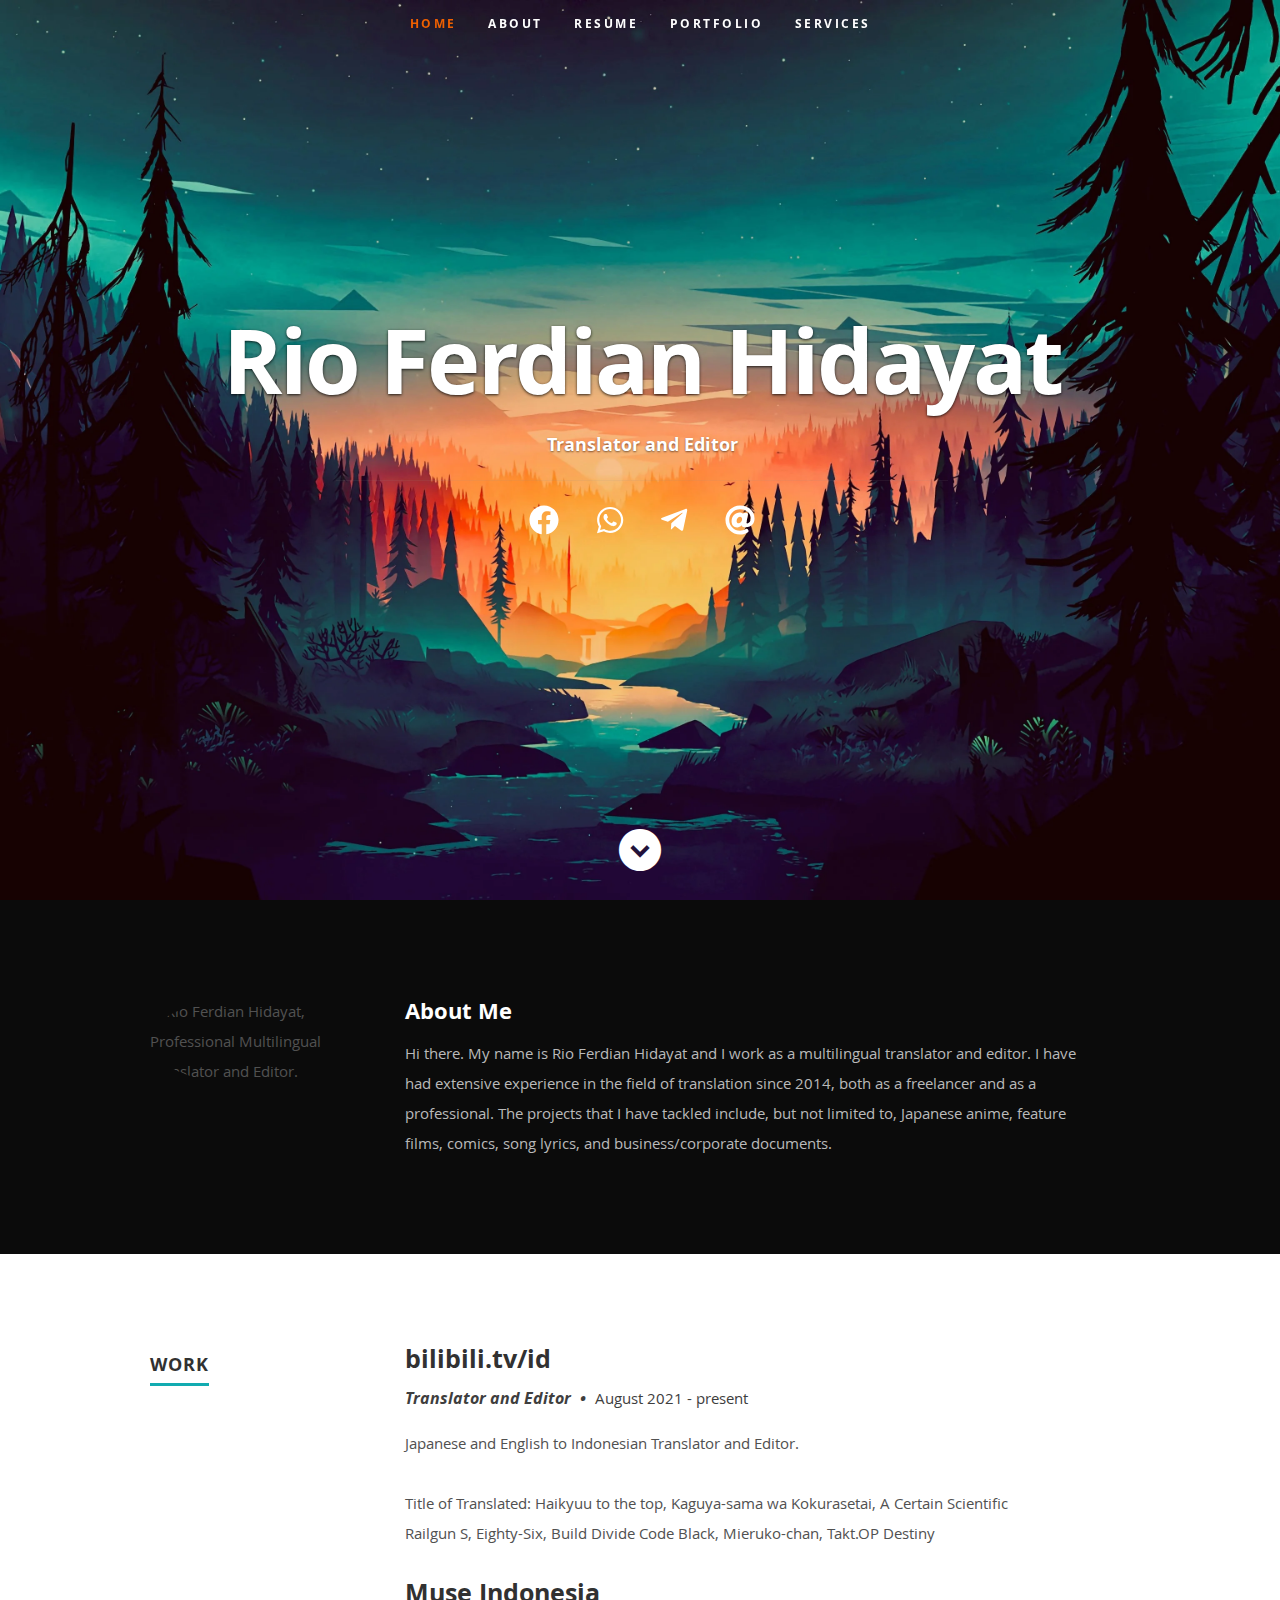
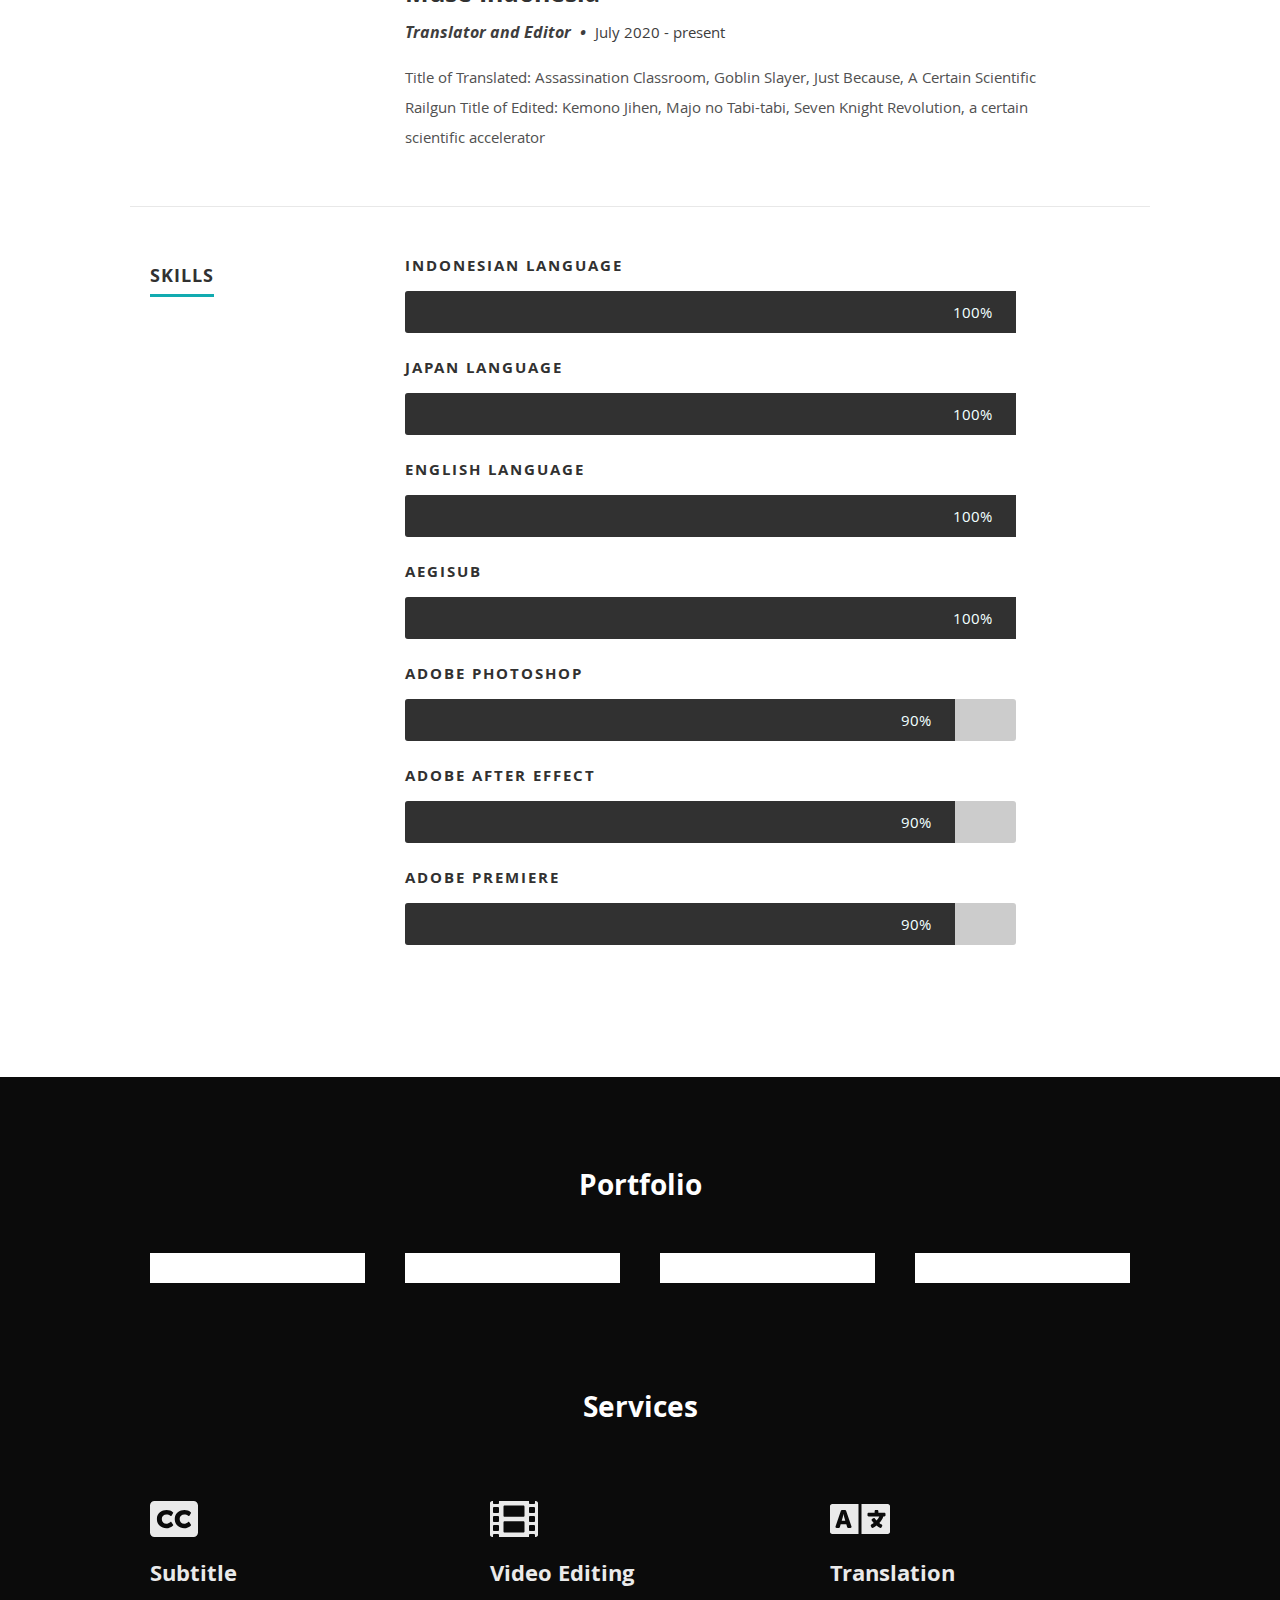
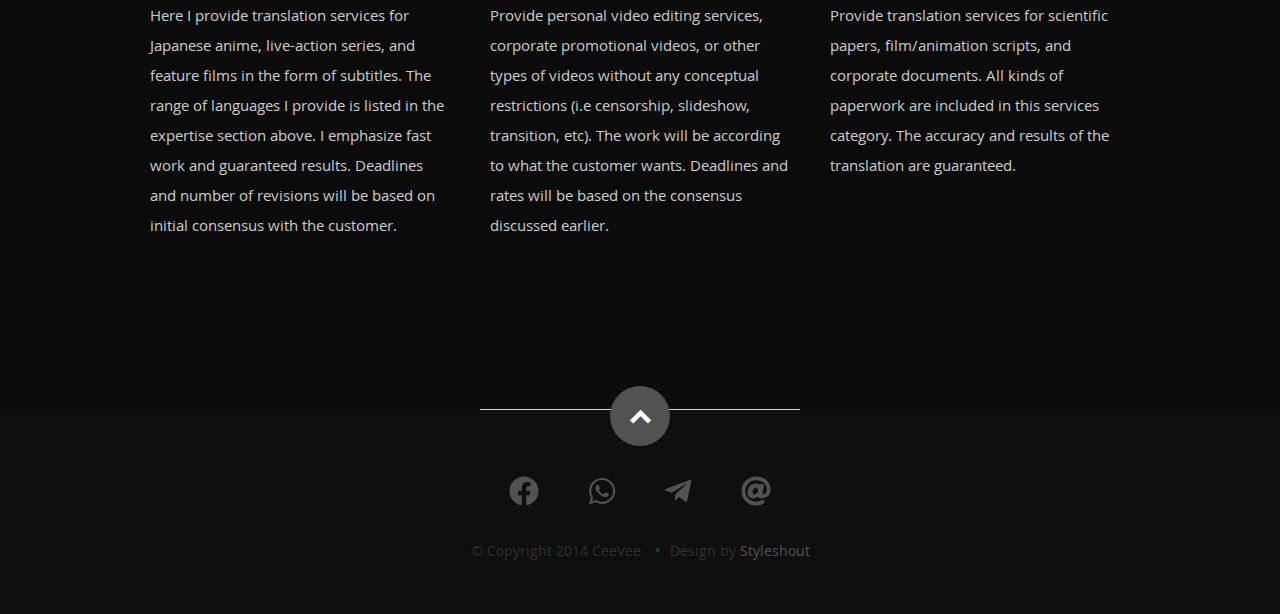
==== index.html @ 4c0b749b "update cv" ====
<!DOCTYPE html>
<!--[if lt IE 8 ]><html class="no-js ie ie7" lang="en"> <![endif]-->
<!--[if IE 8 ]><html class="no-js ie ie8" lang="en"> <![endif]-->
<!--[if (gte IE 8)|!(IE)]><!--><html class="no-js" lang="en"> <!--<![endif]-->
<head>

   <!--- Basic Page Needs
   ================================================== -->
   <meta charset="utf-8">
	<title>Rio Ferdian Hidayat - Profressional Multilingual Translator</title>
	<meta property="og:title" content="Rio Ferdian Hidayat">
	<meta property="og:description" name="description" content="Professional Multilingual Translator and Editor">
	<meta name="author" content="Rio Ferdian Hidayat">
	<meta name="google-site-verification" content="5Nl1-68c3KSGErzq7EPYoWr6IueJOdoetllnkUeWcFE" />
   <!-- Mobile Specific Metas
   ================================================== -->
	<meta name="viewport" content="width=device-width, initial-scale=1, maximum-scale=1">
	<meta name="keywords" content="Rio Ferdian Hidayat, work as a multilingual translator and editor"/>
	<meta name="keywords" content="daffainf,Rio Ferdian Hidayat,Professional Multilingual Translator,Editor">
	<!-- CSS
    ================================================== -->
   <link rel="stylesheet" href="css/default.css">
	<link rel="stylesheet" href="css/layout.css">
   <link rel="stylesheet" href="css/media-queries.css">
   <link rel="stylesheet" href="css/magnific-popup.css">
   <link rel="stylesheet" href="css/font-awesome/css/all.min.css">

   <!-- Script
   ================================================== -->
	<script src="js/modernizr.js"></script>
	<script src="css/font-awesome/js/all.min.js"></script>

   <!-- Favicons
	================================================== -->
	<link rel="shortcut icon" href="favicon.png" >

</head>

<body>

   <!-- Header
   ================================================== -->
   <header id="home">

      <nav id="nav-wrap">

         <a class="mobile-btn" href="#nav-wrap" title="Show navigation">Show navigation</a>
	      <a class="mobile-btn" href="#" title="Hide navigation">Hide navigation</a>

         <ul id="nav" class="nav">
            <li class="current"><a class="smoothscroll" href="#home">Home</a></li>
            <li><a class="smoothscroll" href="#about">About</a></li>
	         <li><a class="smoothscroll" href="#resume">Resume</a></li>
            <li><a class="smoothscroll" href="#portfolio">Portfolio</a></li>
            <li><a class="smoothscroll" href="#services">Services</a></li>
         </ul> <!-- end #nav -->

      </nav> <!-- end #nav-wrap -->

      <div class="row banner">
         <div class="banner-text">
            <h1 class="responsive-headline">Rio Ferdian Hidayat</h1>
            <h3> <span>Translator and Editor</span>
            </h3>
            <hr />
            <ul class="social">
               <li><a href="https://www.facebook.com/RioFerdia/"><i class="fab fa-facebook"></i></a></li>
               <li><a href="https://wa.me/6281316734554"><i class="fab fa-whatsapp"></i></a></li>
               <li><a href="https://t.me/KuroTenshi3"><i class="fab fa-telegram-plane"></i></a></li>
               <li><a href="mailto:sanrolsana@gmail.com"><i class="fas fa-at"></i></a></li>
               <!-- <li><a href="#"><i class="fa fa-instagram"></i></a></li>
               <li><a href="#"><i class="fa fa-dribbble"></i></a></li>
               <li><a href="#"><i class="fa fa-skype"></i></a></li> -->
            </ul>
         </div>
      </div>

      <p class="scrolldown">
         <a class="smoothscroll" href="#about"><i class="icon-down-circle"></i></a>
      </p>

   </header> <!-- Header End -->


   <!-- About Section
   ================================================== -->
   <section id="about">

      <div class="row">

         <div class="three columns pp">

            <img class="profile-pic"  src="images/rio-pic.jpg" alt="Rio Ferdian Hidayat, Professional Multilingual Translator and Editor." />

         </div>

         <div class="nine columns main-col">

            <h2>About Me</h2>

            <p>Hi there. My name is Rio Ferdian Hidayat and I work as a multilingual translator and editor.
               I have had extensive experience in the field of translation since 2014, both as a freelancer and
               as a professional. The projects that I have tackled include, but not limited to, Japanese anime,
               feature films, comics, song lyrics, and business/corporate documents.
            </p>

               <!-- <div class="columns download">
                  <p>
                     <a href="#" class="button"><i class="fa fa-download"></i>Download Resume</a>
                  </p>
               </div> -->

            </div>
            <!-- end row -->

         </div> <!-- end .main-col -->

      </div>

   </section> <!-- About Section End-->

   <!-- Resume Section
   ================================================== -->
   <section id="resume">


      <!-- Work
       -->
      <div class="row work">

         <div class="three columns header-col">
            <h1><span>Work</span></h1>
         </div>

         <div class="nine columns main-col">

            <div class="row item">

               <div class="twelve columns">

                  <h3>bilibili.tv/id</h3>
                  <p class="info">Translator and Editor <span>&bull;</span> <em class="date">August 2021 - present</em></p>

                  <p>
                  Japanese and English to Indonesian Translator and Editor.
                  </p>
                  <p>
                     Title of Translated: Haikyuu to the top, Kaguya-sama wa Kokurasetai, A Certain Scientific Railgun S, Eighty-Six, Build Divide Code Black, Mieruko-chan, Takt.OP Destiny
                  </p>
               </div>

            </div> <!-- item end -->


            <div class="row item">

               <div class="twelve columns">

                  <h3>Muse Indonesia</h3>
                  <p class="info">Translator and Editor <span>&bull;</span> <em class="date">July 2020 - present</em></p>

                  <p>
                     Title of Translated: Assassination Classroom, Goblin Slayer, Just Because, A Certain Scientific Railgun
                     Title of Edited: Kemono Jihen, Majo no Tabi-tabi, Seven Knight Revolution, a certain scientific accelerator
                  </p>

               </div>

            </div> <!-- item end -->

         </div> <!-- main-col end -->

      </div> <!-- End Work -->


      <!-- Skills
        -->
      <div class="row skill">

         <div class="three columns header-col">
            <h1><span>Skills</span></h1>
         </div>

         <div class="nine columns main-col">

            <!-- <p>Sed ut perspiciatis unde omnis iste natus error sit voluptatem accusantium doloremque laudantium, totam rem aperiam,
            eaque ipsa quae ab illo inventore veritatis et quasi architecto beatae vitae dicta sunt explicabo. Nemo enim ipsam
            voluptatem quia voluptas sit aspernatur aut odit aut fugit, sed quia consequuntur magni dolores eos qui ratione
            voluptatem sequi nesciunt.
            </p> -->

        <div class="bars">

           <ul class="skills">
                  <li><span class="bar-expand bjepang">
                     <p style="text-align: right; color: azure;">100%</p>
                  </span><em>Indonesian Language</em></li>
                  <li><span class="bar-expand bjepang">
                     <p style="text-align: right; color: azure;">100%</p>
                  </span><em>Japan Language</em></li>
                  <li><span class="bar-expand binggris">
                     <p style="text-align: right; color: azure;">100%</p>
                  </span><em>English Language</em></li>
            <li><span class="bar-expand aegisub">
                     <p style="text-align: right; color: azure;">100%</p>
                  </span><em>Aegisub</em></li>
                  <li><span class="bar-expand photoshop">
                     <p style="text-align: right; color: azure;">90%</p>
                  </span><em>Adobe Photoshop</em></li>
                  <li><span class="bar-expand aftereffect">
                     <p style="text-align: right; color: azure;">90%</p>
                  </span><em>Adobe After Effect</em></li>
                  <li><span class="bar-expand premiere">
                     <p style="text-align: right; color: azure;">90%</p>
                  </span><em>Adobe Premiere</em></li>
          </ul>

        </div><!-- end skill-bars -->

      </div> <!-- main-col end -->

      </div> <!-- End skills -->

   </section> <!-- Resume Section End-->


   <!-- Portfolio Section
   ================================================== -->
   <section id="portfolio">

      <div class="row">

         <div class="twelve columns collapsed">

            <h2 class="text-center pb-5" style="color: white; margin-bottom: 50px !important;">Portfolio</h2>

            <!-- portfolio-wrapper -->
            <div id="portfolio-wrapper" class="bgrid-quarters s-bgrid-thirds cf">

          	   <div class="columns portfolio-item">
                  <div class="item-wrap">

                     <a href="#modal-01" title="">
                        <img alt="" src="https://pic.bstarstatic.com/ogv/f2151a4ee93c62672728d9db28a8e0b7ea9a0ff6.jpg@348w_468h_1e_1c">
                        <div class="overlay">
                           <div class="portfolio-item-meta">
          					      <h5>A Certain Scientific Railgun S</h5>
                              <p>Tarakir</p>
          					   </div>
                        </div>
                        <div class="link-icon"><i class="icon-eye"></i></div>
                     </a>

                  </div>
          		</div> <!-- item end -->

          	   <div class="columns portfolio-item">
                  <div class="item-wrap">

                     <a href="#modal-02" title="">
                        <img alt="" src="https://i.ytimg.com/vi/bu634LsPyt8/hqdefault.jpg?sqp=-oaymwEXCNACELwBSFryq4qpAwkIARUAAIhCGAE=&rs=AOn4CLDY1kQPSY38fIeuGqzQm45G2BNf5A">
                        <div class="overlay">
                           <div class="portfolio-item-meta">
          					      <h5>Kemono Jihen - Episode 01 [Takarir Indonesia]</h5>
                              <p>Tarakir</p>
          					   </div>
                        </div>
                        <div class="link-icon"><i class="icon-eye"></i></div>
                     </a>

                  </div>
          		</div> <!-- item end -->

          	   <div class="columns portfolio-item">
                  <div class="item-wrap">

                     <a href="#modal-03" title="">
                        <img alt="" src="https://pic.bstarstatic.com/ogv/1f9443e30679e355af22d7da4b0272b2c053597e.jpg@348w_468h_1e_1c">
                        <div class="overlay">
                           <div class="portfolio-item-meta">
          					      <h5>Haikyuu!! S4 Part2</h5>
                              <p>Tarakir</p>
          					   </div>
                        </div>
                        <div class="link-icon"><i class="icon-eye"></i></div>
                     </a>

                  </div>
          		</div> <!-- item end -->

          	   <div class="columns portfolio-item">
                  <div class="item-wrap">

                     <a href="#modal-04" title="">
                        <img alt="" src="https://pic.bstarstatic.com/ogv/534f44ee16a8105b5a71d58bdd1f6a70b98a9603.jpg@348w_468h_1e_1c">
                        <div class="overlay">
                           <div class="portfolio-item-meta">
          					      <h5>Kaguya-sama: Love Is War</h5>
                              <p>Tarakir</p>
          					   </div>
                        </div>
                        <div class="link-icon"><i class="icon-eye"></i></div>
                     </a>

                  </div>
          		</div> <!-- item end -->

          	  

          	  
            </div> <!-- portfolio-wrapper end -->

         </div> <!-- twelve columns end -->


         <!-- Modal Popup
	      --------------------------------------------------------------- -->

         <div id="modal-01" class="popup-modal mfp-hide">

            <!-- <img class="scale-with-grid" src="images/portfolio/modals/m-coffee.jpg" alt="" /> -->
            <div class="videoWrapper">
               <iframe width="560" height="315" src="https://www.bilibili.tv/id/play/34542" frameborder="0" allow="accelerometer; autoplay; clipboard-write; encrypted-media; gyroscope; picture-in-picture" allowfullscreen></iframe>
            </div>

		      <div class="description-box">
			      <h4>A Certain Scientific Railgun S</h4>
			      <p>Toaru Kagaku no Railgun S melanjutkan kisah Railgun mati-matian menghentikan eksperimen tak manusiawi yang dia percaya semua itu disebabkan oleh dirinya sendiri.</p>
               <span class="categories"><i class="fa fa-tag"></i> Terjemahan, Tarakir</span>
		      </div>

            <div class="link-box">
               <!-- <a href="http://www.behance.net" target="_blank">Details</a> -->
		         <a class="popup-modal-dismiss">Close</a>
            </div>

	      </div><!-- modal-01 End -->

         <div id="modal-02" class="popup-modal mfp-hide">

		      <!-- <img class="scale-with-grid" src="images/portfolio/modals/m-coffee.jpg" alt="" /> -->
            <div class="videoWrapper">
               <iframe width="560" height="315" src="https://www.youtube.com/watch?v=bu634LsPyt8&list=PLPanbgyToztZ6g5VT12h_VoI39XsSc60W&index=1" frameborder="0" allow="accelerometer; autoplay; clipboard-write; encrypted-media; gyroscope; picture-in-picture" allowfullscreen></iframe>
            </div>

		      <div class="description-box">
			      <h4>Kemono Jihen [Takarir Indonesia]</h4>
			      <p> <a href="https://www.youtube.com/watch?v=bu634LsPyt8&list=PLPanbgyToztZ6g5VT12h_VoI39XsSc60W&index=1">klik bila tidak muncul video</a><br>
                  Bermunculan banyak bangkai binatang yang membusuk hanya dalam satu malam di desa pegunungan terpencil. Inugami, seorang detektif dari Tokyo yang berspesialis mengurus takhayul pun datang untuk menginvestigasi. Saat ia bekerja dalam kasus itu, muncul anak laki-laki misterius yang bekerja di ladang tiap hari, bukannya pergi bersekolah.</p>
               <span class="categories"><i class="fa fa-tag"></i> Terjemahan, Tarakir</span>
		      </div>

            <div class="link-box">
               <!-- <a href="http://www.behance.net" target="_blank">Details</a> -->
		         <a class="popup-modal-dismiss">Close</a>
            </div>

	      </div><!-- modal-02 End -->

         <div id="modal-03" class="popup-modal mfp-hide">

		      <!-- <img class="scale-with-grid" src="images/portfolio/modals/m-coffee.jpg" alt="" /> -->
            <div class="videoWrapper">
               <iframe width="560" height="315" src="https://www.bilibili.tv/id/play/34634" frameborder="0" allow="accelerometer; autoplay; clipboard-write; encrypted-media; gyroscope; picture-in-picture" allowfullscreen></iframe>
            </div>

		      <div class="description-box">
			      <h4>Haikyuu!! S4 Part2</h4>
			      <p>Bagian kedua dari Haikyuu S4</p>
               <span class="categories"><i class="fa fa-tag"></i> Terjemahan, Tarakir</span>
		      </div>

            <div class="link-box">
               <!-- <a href="http://www.behance.net" target="_blank">Details</a> -->
		         <a class="popup-modal-dismiss">Close</a>
            </div>

	      </div><!-- modal-03 End -->

         <div id="modal-04" class="popup-modal mfp-hide">

		      <!-- <img class="scale-with-grid" src="images/portfolio/modals/m-coffee.jpg" alt="" /> -->
            <div class="videoWrapper">
               <iframe width="560" height="315" src="https://www.bilibili.tv/id/play/34552" frameborder="0" allow="accelerometer; autoplay; clipboard-write; encrypted-media; gyroscope; picture-in-picture" allowfullscreen></iframe>
            </div>

		      <div class="description-box">
			      <h4>Kaguya-sama: Love Is War 2</h4>
			      <p>Musim Ke-2 dari Kaguya-sama: Love Is War</p>
               <span class="categories"><i class="fa fa-tag"></i> Terjemahan, Tarakir</span>
		      </div>

            <div class="link-box">
               <!-- <a href="http://www.behance.net" target="_blank">Details</a> -->
		         <a class="popup-modal-dismiss">Close</a>
            </div>

	      </div><!-- modal-04 End -->



      </div> <!-- row End -->

   </section> <!-- Portfolio Section End-->



   <!-- Services
   ================================================== -->
   <section id="services" class="s-features target-section">

      <div class="row section-header has-bottom-sep" data-aos="fade-up">
          <div class="col-12">
              <h2 class="text-center white">
                  Services
              </h2>
              <!-- <p class="lead">
                  Et nihil atque ex. Reiciendis et rerum ut voluptate. Omnis molestiae nemo est.
                  Ut quis enim rerum quia assumenda repudiandae molestiae cumque qui. Amet repellat
                  omnis ea.
              </p> -->
          </div>
      </div> <!-- end section-header -->

      <div class="row features ">

          <div class="four columns item-feature" data-aos="fade-up">
              <div class="item-feature__icon">
                  <i class="fas fa-closed-captioning "></i>
              </div>
              <div class="item-feature__text">
                  <h3 class="item-title">Subtitle</h3>
                  <p class="halfwhite">Here I provide translation services for Japanese anime, live-action series,
                     and feature films in the form of subtitles. The range of languages I provide is listed in
                     the expertise section above. I emphasize fast work and guaranteed results. Deadlines and
                     number of revisions will be based on initial consensus with the customer.
                  </p>
              </div>
          </div>

          <div class="four columns item-feature" data-aos="fade-up">
              <div class="item-feature__icon">
                  <i class="fas fa-film"></i>
              </div>
              <div class="item-feature__text">
                  <h3 class="item-title">Video Editing</h3>
                  <p class="halfwhite">Provide personal video editing services, corporate promotional videos,
                     or other types of videos without any conceptual restrictions (i.e censorship, slideshow,
                     transition, etc). The work will be according to what the customer wants.  Deadlines and
                     rates will be based on the consensus discussed earlier.
                  </p>
              </div>
          </div>

          <div class="four columns item-feature" data-aos="fade-up">
              <div class="item-feature__icon">
                  <i class="fas fa-language"></i>
              </div>
              <div class="item-feature__text">
                  <h3 class="item-title">Translation</h3>
                  <p class="halfwhite">Provide translation services for scientific papers, film/animation scripts,
                     and corporate documents. All kinds of paperwork are included in this services category. The
                     accuracy and results of the translation are guaranteed.
                  </p>
              </div>
          </div>


      </div> <!-- end features -->

    </section>


   

   <section id="ini">
      <div class="text-container">

         <div class="row">
         </div>
      </div>
   </section>


   <!-- footer
   ================================================== -->
   <footer>

      <div class="row">

         <div class="twelve columns">

            <ul class="social-links">
               <li><a href="http://facebook.com/dafgant.inf"><i class="fab fa-facebook"></i></a></li>
               <li><a href="https://wa.me/6285155011673"><i class="fab fa-whatsapp"></i></a></li>
               <li><a href="https://t.me/daffainf"><i class="fab fa-telegram-plane"></i></a></li>
               <li><a href="mailto:daffa.irsyad.nf@gmail.com"><i class="fas fa-at"></i></a></li>
               <!-- <li><a href="#"><i class="fa fa-linkedin"></i></a></li>
               <li><a href="#"><i class="fa fa-instagram"></i></a></li>
               <li><a href="#"><i class="fa fa-dribbble"></i></a></li>
               <li><a href="#"><i class="fa fa-skype"></i></a></li> -->
            </ul>

            <ul class="copyright">
               <li>&copy; Copyright 2014 CeeVee</li>
               <li>Design by <a href="http://www.styleshout.com/" title="Styleshout" target="_blank">Styleshout</a></li>
            </ul>

         </div>

         <div id="go-top"><a class="smoothscroll" title="Back to Top" href="#home"><i class="icon-up-open"></i></a></div>

      </div>

   </footer> <!-- Footer End-->

   <!-- Java Script
   ================================================== -->
   <script src="http://ajax.googleapis.com/ajax/libs/jquery/1.10.2/jquery.min.js"></script>
   <script>window.jQuery || document.write('<script src="js/jquery-1.10.2.min.js"><\/script>')</script>
   <script type="text/javascript" src="js/jquery-migrate-1.2.1.min.js"></script>

   <script src="js/jquery.flexslider.js"></script>
   <script src="js/waypoints.js"></script>
   <script src="js/jquery.fittext.js"></script>
   <script src="js/magnific-popup.js"></script>
   <script src="js/init.js"></script>

</body>

</html>
---- css/default.css ----
/*
=====================================================================
*   Ceevee v1.0 Default Stylesheet
*   url: styleshout.com
*   03-17-2014
=====================================================================

TOC:
a. Webfonts and Icon fonts
b. Reset
c. Default Styles
   1. Basic
   2. Typography
   3. Links
   4. Images
   5. Buttons
   6. Forms
d. Grid
e. Others
   1. Clearing
   2. Misc

=====================================================================  */

/* ------------------------------------------------------------------ */
/* a. Webfonts and Icon fonts
 ------------------------------------------------------------------ */

@import url("fonts.css");
@import url("fontello/css/fontello.css");
@import url("font-awesome/css/font-awesome.min.css");

/* ------------------------------------------------------------------
/* b. Reset
      Adapted from:
      Normalize.css - https://github.com/necolas/normalize.css/
      HTML5 Doctor Reset - html5doctor.com/html-5-reset-stylesheet/
/* ------------------------------------------------------------------ */

html, body, div, span, object, iframe,
h1, h2, h3, h4, h5, h6, p, blockquote, pre,
abbr, address, cite, code,
del, dfn, em, img, ins, kbd, q, samp,
small, strong, sub, sup, var,
b, i,
dl, dt, dd, ol, ul, li,
fieldset, form, label, legend,
table, caption, tbody, tfoot, thead, tr, th, td,
article, aside, canvas, details, figcaption, figure,
footer, header, hgroup, menu, nav, section, summary,
time, mark, audio, video {
   margin: 0;
   padding: 0;
   border: 0;
   outline: 0;
   font-size: 100%;
   vertical-align: baseline;
   background: transparent;
}

article,aside,details,figcaption,figure,
footer,header,hgroup,menu,nav,section {
   display: block;
}

audio,
canvas,
video {
   display: inline-block;
}

audio:not([controls]) {
   display: none;
   height: 0;
}

[hidden] { display: none; }

code, kbd, pre, samp {
   font-family: monospace, serif;
   font-size: 1em;
}

pre {
   white-space: pre;
   white-space: pre-wrap;
   word-wrap: break-word;
}

blockquote, q { quotes: &#8220 &#8220; }

blockquote:before, blockquote:after,
q:before, q:after {
   content: '';
   content: none;
}

ins {
   background-color: #ff9;
   color: #000;
   text-decoration: none;
}

mark {
   background-color: #A7F4F6;
   color: #555;
}

del { text-decoration: line-through; }

abbr[title], dfn[title] {
   border-bottom: 1px dotted;
   cursor: help;
}

table {
   border-collapse: collapse;
   border-spacing: 0;
}


/* ------------------------------------------------------------------ */
/* c. Default and Basic Styles
      Adapted from:
      Skeleton CSS Framework - http://www.getskeleton.com/
      Typeplate Typographic Starter Kit - http://typeplate.com/
/* ------------------------------------------------------------------ */

/*  1. Basic  ------------------------------------------------------- */

*,
*:before,
*:after {
   -moz-box-sizing: border-box;
   -webkit-box-sizing: border-box;
   box-sizing: border-box;
}

html {
   font-size: 62.5%;
   -webkit-font-smoothing: antialiased;
}

body {
   background: #fff;
   font-family: 'opensans-regular', sans-serif;
   font-weight: normal;
   font-size: 15px;
   line-height: 30px;
	color: #515151;

   -webkit-font-smoothing: antialiased; /* Fix for webkit rendering */
	-webkit-text-size-adjust: 100%;
}

.checked {
   color: #fff;
}
/*  2. Typography
       Vertical rhythm with leading derived from 6
--------------------------------------------------------------------- */

h1, h2, h3, h4, h5, h6 {
   color: #313131;
	font-family: 'opensans-bold', sans-serif;
   font-weight: normal;
}
h1 a, h2 a, h3 a, h4 a, h5 a, h6 a { font-weight: inherit; }
h1 { font-size: 38px; line-height: 42px; margin-bottom: 12px; letter-spacing: -1px; }
h2 { font-size: 28px; line-height: 36px; margin-bottom: 6px; }
h3 { font-size: 22px; line-height: 30px; margin-bottom: 12px; }
h4 { font-size: 20px; line-height: 30px; margin-bottom: 6px; }
h5 { font-size: 18px; line-height: 30px; }
h6 { font-size: 14px; line-height: 30px; }
.subheader { }

p { margin: 0 0 30px 0; }
p img { margin: 0; }
p.lead {
   font: 19px/36px 'opensans-light', sans-serif;
   margin-bottom: 18px;
}

/* for 'em' and 'strong' tags, font-size and line-height should be same with
the body tag due to rendering problems in some browsers */
em { font: 15px/30px 'opensans-italic', sans-serif; }
strong, b { font: 15px/30px 'opensans-bold', sans-serif; }
small { font-size: 11px; line-height: inherit; }

/*	Blockquotes */
blockquote {
   margin: 30px 0px;
   padding-left: 40px;
   position: relative;
}
blockquote:before {
   content: "\201C";
   opacity: 0.45;
   font-size: 80px;
   line-height: 0px;
   margin: 0;
   font-family: arial, sans-serif;

   position: absolute;
   top:  30px;
	left: 0;
}
blockquote p {
   font-family: 'librebaskerville-italic', serif;
   padding: 0;
   font-size: 18px;
   line-height: 36px;
}
blockquote cite {
   display: inline;
   font-size: 14px;
   font-style: normal;
   line-height: 18px;
}
blockquote cite:before { content: "\2014 \0020"; }
blockquote cite a,
blockquote cite a:visited { color: #8B9798; border: none }

/* ---------------------------------------------------------------------
/*  Pull Quotes Markup
/*
    <aside class="pull-quote">
		<blockquote>
			<p></p>
		</blockquote>
	 </aside>
/*
/* --------------------------------------------------------------------- */
.pull-quote {
   position: relative;
	padding: 18px 30px 18px 0px;
}
.pull-quote:before,
.pull-quote:after {
	height: 1em;
	opacity: 0.45;
	position: absolute;
	font-size: 80px;
   font-family: Arial, Sans-Serif;
}
.pull-quote:before {
	content: "\201C";
	top:  33px;
	left: 0;
}
.pull-quote:after {
	content: '\201D';
	bottom: -33px;
	right: 0;
}
.pull-quote blockquote {
   margin: 0;
}
.pull-quote blockquote:before {
   content: none;
}

/* Abbreviations */
abbr {
   font-family: 'opensans-bold', sans-serif;
	font-variant: small-caps;
	text-transform: lowercase;
   letter-spacing: .5px;
	color: gray;
}
abbr:hover { cursor: help; }

/* drop cap */
.drop-cap:first-letter {
	float: left;
	margin: 0;
	padding: 14px 6px 0 0;
	font-size: 84px;
	font-family: /* Copperplate */ 'opensans-bold', sans-serif;
   line-height: 60px;
	text-indent: 0;
	background: transparent;
	color: inherit;
}

hr { border: solid #E3E3E3; border-width: 1px 0 0; clear: both; margin: 11px 0 30px; height: 0; }


/*  3. Links  ------------------------------------------------------- */

a, a:visited {
   text-decoration: none;
   outline: 0;
   color: #11ABB0;

   -webkit-transition: color .3s ease-in-out;
   -moz-transition: color .3s ease-in-out;
   -o-transition: color .3s ease-in-out;
   transition: color .3s ease-in-out;
}
a:hover, a:focus { color: #313131; }
p a, p a:visited { line-height: inherit; }


/*  4. List  --------------------------------------------------------- */

ul, ol { margin-bottom: 24px; margin-top: 12px; }
ul { list-style: none outside; }
ol { list-style: decimal; }
ol, ul.square, ul.circle, ul.disc { margin-left: 30px; }
ul.square { list-style: square outside; }
ul.circle { list-style: circle outside; }
ul.disc { list-style: disc outside; }
ul ul, ul ol,
ol ol, ol ul { margin: 6px 0 6px 30px; }
ul ul li, ul ol li,
ol ol li, ol ul li { margin-bottom: 6px; }
li { line-height: 18px; margin-bottom: 12px; }
ul.large li { }
li p { }

/* ---------------------------------------------------------------------
/*  Stats Tab Markup

    <ul class="stats-tabs">
		<li><a href="#">[value]<b>[name]</b></a></li>
	 </ul>

    Extend this object into your markup.
/*
/* --------------------------------------------------------------------- */
.stats-tabs {
   padding: 0;
   margin: 24px 0;
}
.stats-tabs li {
	display: inline-block;
	margin: 0 10px 18px 0;
	padding: 0 10px 0 0;
	border-right: 1px solid #ccc;
}
.stats-tabs li:last-child {
	margin: 0;
	padding: 0;
	border: none;
}
.stats-tabs li a {
	display: inline-block;
	font-size: 22px;
	font-family: 'opensans-bold', sans-serif;
   border: none;
   color: #313131;
}
.stats-tabs li a:hover {
   color:#11ABB0;
}
.stats-tabs li a b {
	display: block;
	margin: 6px 0 0 0;
	font-size: 13px;
	font-family: 'opensans-regular', sans-serif;
   color: #8B9798;
}

/* definition list */
dl { margin: 12px 0; }
dt { margin: 0; color:#11ABB0; }
dd { margin: 0 0 0 20px; }

/* Lining Definition Style Markup */
.lining dt,
.lining dd {
	display: inline;
	margin: 0;
}
.lining dt + dt:before,
.lining dd + dt:before {
	content: "\A";
	white-space: pre;
}
.lining dd + dd:before {
	content: ", ";
}
.lining dd:before {
	content: ": ";
	margin-left: -0.2em;
}

/* Dictionary Definition Style Markup */
.dictionary-style dt {
	display: inline;
	counter-reset: definitions;
}
.dictionary-style dt + dt:before {
	content: ", ";
	margin-left: -0.2em;
}
.dictionary-style dd {
	display: block;
	counter-increment: definitions;
}
.dictionary-style dd:before {
	content: counter(definitions, decimal) ". ";
}

/* Pagination */
.pagination {
   margin: 36px auto;
   text-align: center;
}
.pagination ul li {
   display: inline-block;
   margin: 0;
   padding: 0;
}
.pagination .page-numbers {
   font: 15px/18px 'opensans-bold', sans-serif;
   display: inline-block;
   padding: 6px 10px;
   margin-right: 3px;
   margin-bottom: 6px;
	color: #6E757C;
	background-color: #E6E8EB;

	-webkit-transition: all 200ms ease-in-out;
	-moz-transition: all 200ms ease-in-out;
	-o-transition: all 200ms ease-in-out;
	-ms-transition: all 200ms ease-in-out;
	transition: all 200ms ease-in-out;

   -moz-border-radius: 3px;
   -webkit-border-radius: 3px;
   -khtml-border-radius: 3px;
	border-radius: 3px;
}
.pagination .page-numbers:hover {
   background: #838A91;
   color: #fff;
}
.pagination .current,
.pagination .current:hover {
   background-color: #11ABB0;
   color: #fff;
}
.pagination .inactive,
.pagination .inactive:hover {
   background-color: #E6E8EB;
	color: #A9ADB2;
}
.pagination .prev, .pagination .next {}

/*  5. Images  --------------------------------------------------------- */

img {
   max-width: 100%;
   height: auto;
}
img.pull-right { margin: 12px 0px 0px 18px; }
img.pull-left { margin: 12px 18px 0px 0px; }

/*  6. Buttons  --------------------------------------------------------- */

.button,
.button:visited,
button,
input[type="submit"],
input[type="reset"],
input[type="button"] {
   font: 16px/30px 'opensans-bold', sans-serif;
   background: #11ABB0;
   display: inline-block;
	text-decoration: none;
   letter-spacing: 0;
   color: #fff;
	padding: 12px 20px;
	margin-bottom: 18px;
   border: none;
   cursor: pointer;
   height: auto;

   -webkit-transition: all .2s ease-in-out;
	-moz-transition: all .2s ease-in-out;
	-o-transition: all .2s ease-in-out;
	-ms-transition: all .2s ease-in-out;
	transition: all .2s ease-in-out;

   -moz-border-radius: 3px;
   -webkit-border-radius: 3px;
   -khtml-border-radius: 3px;
   border-radius: 3px;
}

.button:hover,
button:hover,
input[type="submit"]:hover,
input[type="reset"]:hover,
input[type="button"]:hover {
   background: #3d4145;
   color: #fff;
}

.button:active,
button:active,
input[type="submit"]:active,
input[type="reset"]:active,
input[type="button"]:active {
   background: #3d4145;
   color: #fff;
}

.button.full-width,
button.full-width,
input[type="submit"].full-width,
input[type="reset"].full-width,
input[type="button"].full-width {
	width: 100%;
	padding-left: 0 !important;
	padding-right: 0 !important;
	text-align: center;
}

/* Fix for odd Mozilla border & padding issues */
button::-moz-focus-inner,
input::-moz-focus-inner {
    border: 0;
    padding: 0;
}


/*  7. Forms  --------------------------------------------------------- */

form { margin-bottom: 24px; }
fieldset { margin-bottom: 24px; }

input[type="text"],
input[type="password"],
input[type="email"],
textarea,
select {
   display: block;
   padding: 18px 15px;
   margin: 0 0 24px 0;
   border: 0;
   outline: none;
   vertical-align: middle;
   min-width: 225px;
	max-width: 100%;
   font-size: 15px;
   line-height: 24px;
	color: #647373;
	background: #D3D9D9;

}

/* select { padding: 0;
   width: 220px;
   } */

input[type="text"]:focus,
input[type="password"]:focus,
input[type="email"]:focus,
textarea:focus {
   color: #B3B7BC;
	background-color: #3d4145;
}

textarea { min-height: 220px; }

label,
legend {
   font: 16px/24px 'opensans-bold', sans-serif;
	margin: 12px 0;
   color: #3d4145;
   display: block;
}
label span,
legend span {
	color: #8B9798;
   font: 14px/24px 'opensans-regular', sans-serif;
}

input[type="checkbox"],
input[type="radio"] {
    font-size: 15px;
    color: #737373;
}

input[type="checkbox"] { display: inline; }

/* ------------------------------------------------------------------ */
/* d. Grid
---------------------------------------------------------------------
   gutter = 40px.
/* ------------------------------------------------------------------ */

/* default
--------------------------------------------------------------- */
.row {
   width: 96%;
   max-width: 1020px;
   margin: 0 auto;
}
/* fixed width for IE8 */
.ie .row { width: 1000px ; }

.narrow .row { max-width: 980px; }

.row .row { width: auto; max-width: none; margin: 0 -20px; }

/* row clearing */
.row:before,
.row:after {
    content: " ";
    display: table;
}
.row:after {
    clear: both;
}

.column, .columns {
   position: relative;
   padding: 0 20px;
   min-height: 1px;
   float: left;
}
.column.centered, .columns.centered  {
    float: none;
    margin: 0 auto;
}

/* removed gutters */
.row.collapsed > .column,
.row.collapsed > .columns,
.column.collapsed, .columns.collapsed  { padding: 0; }

[class*="column"] + [class*="column"]:last-child { float: right; }
[class*="column"] + [class*="column"].end { float: right; }

/* column widths */
.row .one         { width: 8.33333%; }
.row .two         { width: 16.66667%; }
.row .three       { width: 25%; }
.row .four        { width: 33.33333%; }
.row .five        { width: 41.66667%; }
.row .six         { width: 50%; }
.row .seven       { width: 58.33333%; }
.row .eight       { width: 66.66667%; }
.row .nine        { width: 75%; }
.row .ten         { width: 83.33333%; }
.row .eleven      { width: 91.66667%; }
.row .twelve      { width: 100%; }

/* Offsets */
.row .offset-1    { margin-left: 8.33333%; }
.row .offset-2    { margin-left: 16.66667%; }
.row .offset-3    { margin-left: 25%; }
.row .offset-4    { margin-left: 33.33333%; }
.row .offset-5    { margin-left: 41.66667%; }
.row .offset-6    { margin-left: 50%; }
.row .offset-7    { margin-left: 58.33333%; }
.row .offset-8    { margin-left: 66.66667%; }
.row .offset-9    { margin-left: 75%; }
.row .offset-10   { margin-left: 83.33333%; }
.row .offset-11   { margin-left: 91.66667%; }

/* Push/Pull */
.row .push-1      { left: 8.33333%; }
.row .pull-1      { right: 8.33333%; }
.row .push-2      { left: 16.66667%; 	}
.row .pull-2      { right: 16.66667%; }
.row .push-3      { left: 25%; }
.row .pull-3      { right: 25%;	}
.row .push-4      { left: 33.33333%; }
.row .pull-4      { right: 33.33333%; }
.row .push-5      { left: 41.66667%; }
.row .pull-5      { right: 41.66667%; }
.row .push-6      { left: 50%; }
.row .pull-6      { right: 50%; }
.row .push-7      { left: 58.33333%; }
.row .pull-7      { right: 58.33333%; }
.row .push-8      { left: 66.66667%; 	}
.row .pull-8      { right: 66.66667%; }
.row .push-9      { left: 75%; }
.row .pull-9      { right: 75%; }
.row .push-10     { left: 83.33333%; }
.row .pull-10     { right: 83.33333%; }
.row .push-11     { left: 91.66667%; }
.row .pull-11     { right: 91.66667%; }

/* block grids
--------------------------------------------------------------------- */
.bgrid-sixths [class*="column"]   { width: 16.66667%; }
.bgrid-quarters [class*="column"] { width: 25%; }
.bgrid-thirds [class*="column"]   { width: 33.33333%; }
.bgrid-halves [class*="column"]   { width: 50%; }

[class*="bgrid"] [class*="column"] + [class*="column"]:last-child { float: left; }

/* Left clearing for block grid columns - columns that changes width in
different screen sizes. Allows columns with different heights to align
properly.
--------------------------------------------------------------------- */
.first { clear: left; }   /* first column in default screen */
.s-first { clear: none; } /* first column in smaller screens */

/* smaller screens
--------------------------------------------------------------- */
@media only screen and (max-width: 900px) {

   /* block grids on small screens */
   .s-bgrid-sixths [class*="column"]   { width: 16.66667%; }
   .s-bgrid-quarters [class*="column"] { width: 25%; }
   .s-bgrid-thirds [class*="column"]   { width: 33.33333%; }
   .s-bgrid-halves [class*="column"]   { width: 50%; }

   /* block grids left clearing */
   .first { clear: none; }
   .s-first { clear: left; }

}

/* mobile wide/smaller tablets
--------------------------------------------------------------- */
@media only screen and (max-width: 767px) {

   .row {
	   width: 460px;
	   margin: 0 auto;
      padding: 0;
	}
   .column, .columns {
	   width: auto !important;
	   float: none;
	   margin-left: 0;
	   margin-right: 0;
      padding: 0 30px;
   }
   .row .row { width: auto; max-width: none; margin: 0 -30px; }

   [class*="column"] + [class*="column"]:last-child { float: none; }
   [class*="bgrid"] [class*="column"] + [class*="column"]:last-child { float: none; }

   /* Offsets */
   .row .offset-1    { margin-left: 0%; }
   .row .offset-2    { margin-left: 0%; }
   .row .offset-3    { margin-left: 0%; }
   .row .offset-4    { margin-left: 0%; }
   .row .offset-5    { margin-left: 0%; }
   .row .offset-6    { margin-left: 0%; }
   .row .offset-7    { margin-left: 0%; }
   .row .offset-8    { margin-left: 0%; }
   .row .offset-9    { margin-left: 0%; }
   .row .offset-10   { margin-left: 0%; }
   .row .offset-11   { margin-left: 0%; }
}

/* mobile narrow
--------------------------------------------------------------- */
@media only screen and (max-width: 460px) {

   .row { width: auto; }

}

/* larger screens
--------------------------------------------------------------- */
@media screen and (min-width: 1200px) {

   .wide .row { max-width: 1180px; }

}

/* ------------------------------------------------------------------ */
/* e. Others
/* ------------------------------------------------------------------ */

/*  1. Clearing
    (http://nicolasgallagher.com/micro-clearfix-hack/
--------------------------------------------------------------------- */

.cf:before,
.cf:after {
    content: " ";
    display: table;
}
.cf:after {
    clear: both;
}

/*  2. Misc -------------------------------------------------------- */

.remove-bottom { margin-bottom: 0 !important; }
.half-bottom { margin-bottom: 12px !important; }
.add-bottom { margin-bottom: 24px !important; }
.no-border { border: none; }

.text-center  { text-align: center !important; }
.text-left    { text-align: left !important; }
.text-right   { text-align: right !important; }
.pull-left    { float: left !important; }
.pull-right   { float: right !important; }
.align-center {
	margin-left: auto !important;
	margin-right: auto !important;
	text-align: center !important;
}
---- css/layout.css ----
/*
=====================================================================
*   Ceevee v1.0 Layout Stylesheet
*   url: styleshout.com
*   03-18-2014
=====================================================================

   TOC:
   a. General Styles
   b. Header Styles
   c. About Section
   d. Resume Section
   e. Portfolio Section
   f. Call To Action Section
   g. Testimonials Section
   h. Contact Section
   i. Footer

===================================================================== */

/* ------------------------------------------------------------------ */
/* a. General Styles
/* ------------------------------------------------------------------ */

body { background: #0f0f0f; }

/* ------------------------------------------------------------------ */
/* b. Header Styles
/* ------------------------------------------------------------------ */

header {
   position: relative;
   height: 800px;
   min-height: 500px;
   width: 100%;
   background: #161415 url(../images/header-background.webp) no-repeat top center;
   background-size: cover !important;
	-webkit-background-size: cover !important;
   text-align: center;
   overflow: hidden;
}

.checked {
   color: #fff;
}

/* vertically center banner section */
header:before {
   content: '';
   display: inline-block;
   vertical-align: middle;
   height: 100%;
}
header .banner {
   display: inline-block;
   vertical-align: middle;
   margin: 0 auto;
   width: 85%;
   padding-bottom: 30px;
   text-align: center;
}

header .banner-text { width: 100%; }
header .banner-text h1 {
   font: 90px/1.1em 'opensans-bold', sans-serif;
   color: #fff;
   letter-spacing: -2px;
   margin: 0 auto 18px auto;
   text-shadow: 0px 1px 3px rgba(0, 0, 0, .8);
}
header .banner-text h3 {
   font: 18px/1.9em 'opensans-bold', sans-serif;
   color: #A8A8A8;
   margin: 0 auto;
   width: 70%;
   text-shadow: 0px 1px 2px rgba(0, 0, 0, .5);
}
header .banner-text h3 span,
header .banner-text h3 a {
   color: #fff;
}
header .banner-text hr {
   width: 60%;
   margin: 18px auto 24px auto;
   border-color: #2F2D2E;
   border-color: rgba(150, 150, 150, .1);
}

/* header social links */
header .social {
   margin: 24px 0;
   padding: 0;
   font-size: 30px;
   text-shadow: 0px 1px 2px rgba(0, 0, 0, .8);
}
header .social li {
   display: inline-block;
   margin: 0 15px;
   padding: 0;
}
header .social li a { color: #fff; }
header .social li a:hover { color: #11ABB0; }

/* scrolldown link */
header .scrolldown a {
   position: absolute;
   bottom: 30px;
   left: 50%;
   margin-left: -29px;
   color: #fff;
   display: block;
   height: 42px;
   width: 42px;
   font-size: 42px;
   line-height: 42px;
   color: #fff;
   border-radius: 100%;

   -webkit-transition: all .3s ease-in-out;
   -moz-transition: all .3s ease-in-out;
   -o-transition: all .3s ease-in-out;
   transition: all .3s ease-in-out;
}
header .scrolldown a:hover { color: #11ABB0; }

/* primary navigation
--------------------------------------------------------------------- */
#nav-wrap ul, #nav-wrap li, #nav-wrap a {
	 margin: 0;
	 padding: 0;
	 border: none;
	 outline: none;
}

/* nav-wrap */
#nav-wrap {
   font: 12px 'opensans-bold', sans-serif;
   width: 100%;
   text-transform: uppercase;
   letter-spacing: 2.5px;
   margin: 0 auto;
   z-index: 100;
   position: fixed;
   left: 0;
   top: 0;
}
.opaque { background-color: #040404; }

/* hide toggle button */
#nav-wrap > a.mobile-btn { display: none; }

ul#nav {
   min-height: 48px;
   width: auto;

   /* center align the menu */
   text-align: center;
}
ul#nav li {
   position: relative;
   list-style: none;
   height: 48px;
   display: inline-block;
}

/* Links */
ul#nav li a {

/* 8px padding top + 8px padding bottom + 32px line-height = 48px */

   display: inline-block;
   padding: 8px 13px;
   line-height: 32px;
	text-decoration: none;
   text-align: left;
   color: #fff;

	-webkit-transition: color .2s ease-in-out;
	-moz-transition: color .2s ease-in-out;
	-o-transition: color .2s ease-in-out;
	-ms-transition: color .2s ease-in-out;
	transition: color .2s ease-in-out;
}

ul#nav li a:active { background-color: transparent !important; }
ul#nav li.current a { color: #F06000; }


/* ------------------------------------------------------------------ */
/* c. About Section
/* ------------------------------------------------------------------ */

#about {
   background: #0b0b0b;
   padding-top: 96px;
   padding-bottom: 66px;
   overflow: hidden;
}

#about a, #about a:visited  { color: #fff; }
#about a:hover, #about a:focus { color: #11ABB0; }

#about h2 {
   font: 22px/30px 'opensans-bold', sans-serif;
   color: #fff;
   margin-bottom: 12px;
}
#about p {
   line-height: 30px;
   color: #b9b9b9;
}
#about .profile-pic {
   position: relative;
   width: 120px;
   height: 120px;
   border-radius: 100%;
}
#about .contact-details { width: 41.66667%; }
#about .download {
   width: 58.33333%;
   padding-top: 6px;
}
#about .main-col { padding-right: 5%; }
#about .download .button {
   margin-top: 6px;
   background: #444;
}
#about .download .button:hover {
   background: #fff;
   color: #2B2B2B;
}
#about .download .button i {
   margin-right: 15px;
   font-size: 20px;
}


/* ------------------------------------------------------------------ */
/* d. Resume Section
/* ------------------------------------------------------------------ */

#resume {
   background: #fff;
   padding-top: 90px;
   padding-bottom: 72px;
   overflow: hidden;
}

#resume a, #resume a:visited  { color: #11ABB0; }
#resume a:hover, #resume a:focus { color: #313131; }

#resume h1 {
   font: 18px/24px 'opensans-bold', sans-serif;
   text-transform: uppercase;
   letter-spacing: 1px;
}
#resume h1 span {
   border-bottom: 3px solid #11ABB0;
   padding-bottom: 6px;
}
#resume h3 {
   font: 25px/30px 'opensans-bold', sans-serif;
}

#resume .header-col { padding-top: 9px; }
#resume .main-col { padding-right: 10%; }

.education, .work {
   margin-bottom: 48px;
   padding-bottom: 24px;
   border-bottom: 1px solid #E8E8E8;
}
#resume .info {
   font: 16px/24px 'opensans-bold-italic', serif;
   color: #3E3E3E;
   margin-bottom: 18px;
   margin-top: 9px;
}
#resume .info span {
   margin-right: 5px;
   margin-left: 5px;
}
#resume .date {
   font: 15px/24px 'opensans-regular', sans-serif;
   margin-top: 6px;
}

/*----------------------------------------------*/
/*	Skill Bars
/*----------------------------------------------*/

.bars {
	width: 95%;
	float: left;
	padding: 0;
	text-align: left;
}
.bars .skills {
  	margin-top: 36px;
   list-style: none;
}
.bars li {
   position: relative;
  	margin-bottom: 60px;
  	background: #ccc;
  	height: 42px;
  	border-radius: 3px;
}
.bars li em {
	font: 15px 'opensans-bold', sans-serif;
   color: #313131;
	text-transform: uppercase;
   letter-spacing: 2px;
	font-weight: normal;
   position: relative;
	top: -36px;
}
.bar-expand {
   position: absolute;
   left: 0;
   top: 0;

   margin: 0;
   padding-right: 24px;
  	background: #313131;
   display: inline-block;
  	height: 42px;
   line-height: 42px;
   border-radius: 3px 0 0 3px;
}

.videoWrapper {
   position: relative;
   padding-bottom: 56.25%; /* 16:9 */
   height: 0;
 }
.videoWrapper iframe {
   position: absolute;
   top: 0;
   left: 0;
   width: 100%;
   height: 100%;
}

.s-features {
   padding-top: 1rem;
   padding-bottom: 5rem;
   background-color: #0b0b0b;
   overflow: hidden;
   position: relative;
}

.section-header.has-bottom-sep::after {
   content: "";
   display: table;
   clear: both;
}

.section-header.has-bottom-sep::before {
   content: "";
   display: inline-block;
   height: 1px;
   width: 320px;
   background-color: #d6d6d6;
   position: absolute;
   bottom: 0;
   left: 50%;
   -webkit-transform: translate3d(-50%, 0, 0);
   -ms-transform: translate3d(-50%, 0, 0);
   transform: translate3d(-50%, 0, 0);
}

.white {
   color: white; margin-bottom: 50px !important;
}

.halfwhite {
   color: #ccc;
}

.item-title {
   color: #eaeaea;
}

.item-feature__icon {
   color: #eaeaea;
   font-size: 4.8rem;
   margin-bottom: 1.5rem;
}

.features {
   margin-top: 2rem;
   margin-bottom: 9rem;
}

[data-aos][data-aos][data-aos-delay="300"].aos-animate, body[data-aos-delay="300"] [data-aos].aos-animate {
   transition-delay: .3s;
}

[data-aos^="fade"][data-aos^="fade"].aos-animate {
   opacity: 1;
   transform: translate(0);
}

.block-1-3 .col-block {
   width: 33.33333%;
}

.photoshop {
  	width: 90%;
  	/* -moz-animation: photoshop 2s ease;
  	-webkit-animation: photoshop 2s ease; */
}
.bjepang {
  	width: 100%;
}
.binggris {
  	width: 100%;
}
.bkorea {
  	width: 80%;
}
.bchina {
  	width: 85%;
}
.aegisub {
  	width: 100%;
}
.aftereffect {
  	width: 90%;
}
.premiere {
  	width: 90%;
}
.wordpress {
  	width: 50%;
}

/* @-moz-keyframes photoshop {
  0%   { width: 0px;  }
  100% { width: 60%;  }
} */
/* ------------------------------------------------------------------ */
/* e. Portfolio Section
/* ------------------------------------------------------------------ */

#portfolio {
   background: #0b0b0b;
   padding-top: 90px;
   padding-bottom: 60px;
}
#portfolio h1 {
   font: 15px/24px 'opensans-semibold', sans-serif;
   text-transform: uppercase;
   letter-spacing: 1px;
   text-align: center;
   margin-bottom: 48px;
   color: #95A3A3;
}

/* Portfolio Content */
#portfolio-wrapper .columns { margin-bottom: 36px; }
.portfolio-item .item-wrap {
   background: #fff;
   overflow: hidden;
   position: relative;

   -webkit-transition: all 0.3s ease-in-out;
	-moz-transition: all 0.3s ease-in-out;
	-o-transition: all 0.3s ease-in-out;
	-ms-transition: all 0.3s ease-in-out;
	transition: all 0.3s ease-in-out;
}
.portfolio-item .item-wrap a {
   display: block;
   cursor: pointer;
}

/* overlay */
.portfolio-item .item-wrap .overlay {
   position: absolute;
   left: 0;
   top: 0;
   width: 100%;
   height: 100%;

	opacity: 0;
	-moz-opacity: 0;
	filter:alpha(opacity=0);

   -webkit-transition: opacity 0.3s ease-in-out;
	-moz-transition: opacity 0.3s ease-in-out;
	-o-transition: opacity 0.3s ease-in-out;
	transition: opacity 0.3s ease-in-out;

   background: url(../images/overlay-bg.png) repeat;
}
.portfolio-item .item-wrap .link-icon {
   display: block;
   color: #fff;
   height: 30px;
   width: 30px;
   font-size: 18px;
   line-height: 30px;
   text-align: center;

   opacity: 0;
	-moz-opacity: 0;
	filter:alpha(opacity=0);

   -webkit-transition: opacity 0.3s ease-in-out;
	-moz-transition: opacity 0.3s ease-in-out;
	-o-transition: opacity 0.3s ease-in-out;
	transition: opacity 0.3s ease-in-out;

   position: absolute;
   top: 50%;
   left: 50%;
   margin-left: -15px;
   margin-top: -15px;
}
.portfolio-item .item-wrap img {
   vertical-align: bottom;
}
.portfolio-item .portfolio-item-meta { padding: 18px }
.portfolio-item .portfolio-item-meta h5 {
   font: 14px/21px 'opensans-bold', sans-serif;
   color: #fff;
}
.portfolio-item .portfolio-item-meta p {
   font: 12px/18px 'opensans-light', sans-serif;
   color: #c6c7c7;
   margin-bottom: 0;
}

/* on hover */
.portfolio-item:hover .overlay {
	opacity: 1;
	-moz-opacity: 1;
	filter:alpha(opacity=100);
}
.portfolio-item:hover .link-icon {
   opacity: 1;
	-moz-opacity: 1;
	filter:alpha(opacity=100);
}

/* popup modal */
.popup-modal {
	max-width: 550px;
	background: #fff;
	position: relative;
	margin: 0 auto;
}
.popup-modal .description-box { padding: 12px 36px 18px 36px; }
.popup-modal .description-box h4 {
   font: 15px/24px 'opensans-bold', sans-serif;
	margin-bottom: 12px;
   color: #111;
}
.popup-modal .description-box p {
	font: 14px/24px 'opensans-regular', sans-serif;
   color: #A1A1A1;
   margin-bottom: 12px;
}
.popup-modal .description-box .categories {
   font: 11px/21px 'opensans-light', sans-serif;
   color: #A1A1A1;
   text-transform: uppercase;
   letter-spacing: 2px;
   display: block;
   text-align: left;
}
.popup-modal .description-box .categories i {
   margin-right: 8px;
}
.popup-modal .link-box {
   padding: 18px 36px;
   background: #111;
   text-align: left;
}
.popup-modal .link-box a {
   color: #fff;
	font: 11px/21px 'opensans-bold', sans-serif;
	text-transform: uppercase;
   letter-spacing: 3px;
   cursor: pointer;
}
.popup-modal a:hover {	color: #00CCCC; }
.popup-modal a.popup-modal-dismiss { margin-left: 24px; }


/* fadein/fadeout effect for modal popup
/* ------------------------------------------------------------------ */

/* content at start */
.mfp-fade.mfp-wrap .mfp-content .popup-modal {
   opacity: 0;
   -webkit-transition: all 200ms ease-in-out;
	-moz-transition: all 200ms ease-in-out;
	-o-transition: all 200ms ease-in-out;
	-ms-transition: all 200ms ease-in-out;
   transition: all 200ms ease-in-out;
}
/* content fadein */
.mfp-fade.mfp-wrap.mfp-ready .mfp-content .popup-modal {
   opacity: 1;
}
/* content fadeout */
.mfp-fade.mfp-wrap.mfp-removing .mfp-content .popup-modal {
   opacity: 0;
}

/* ------------------------------------------------------------------ */
/* f. Call To Action Section
/* ------------------------------------------------------------------ */

#call-to-action {
   background: #212121;
   padding-top: 66px;
   padding-bottom: 48px;
}
#call-to-action h1 {
   font: 18px/24px 'opensans-bold', sans-serif;
   text-transform: uppercase;
   letter-spacing: 3px;
   color: #fff;
}
#call-to-action h1 span { display: none; }
#call-to-action .header-col h1:before {
   font-family: 'FontAwesome';
   content: "\f0ac";
	padding-right: 10px;
	font-size: 72px;
   line-height: 72px;
   text-align: left;
   float: left;
   color: #fff;
}
#call-to-action .action {
   margin-top: 12px;
}
#call-to-action h2 {
   font: 28px/36px 'opensans-bold', sans-serif;
   color: #EBEEEE;
   margin-bottom: 6px;
}
#call-to-action h2 a {
   color: inherit;
}
#call-to-action p {
   color: #636363;
   font-size: 17px;
}
/*#
call-to-action .button {
	color:#fff;
   background: #0D0D0D;
}
*/
#call-to-action .button:hover,
#call-to-action .button:active {
   background: #FFFFFF;
   color: #0D0D0D;
}
#call-to-action p span {
	font-family: 'opensans-semibold', sans-serif;
	color: #D8D8D8;
}

/* ------------------------------------------------------------------
/* g. Testimonials
/* ------------------------------------------------------------------ */

#testimonials {
   background: #1F1F1F url(../images/testimoni.webp) no-repeat center center;
   background-size: cover !important;
	-webkit-background-size: cover !important;
   background-attachment: fixed;

   position: relative;
   min-height: 200px;
   width: 100%;
   overflow: hidden;
}
#testimonials .text-container {
   padding-top: 96px;
   padding-bottom: 66px;
}
#testimonials h1 {
   font: 18px/24px 'opensans-bold', sans-serif;
   text-transform: uppercase;
   letter-spacing: 3px;
   color: #fff;
}
#testimonials h1 span { display: none; }
#testimonials .header-col { padding-top: 9px; }
#testimonials .header-col h1:before {
   font-family: 'FontAwesome';
   content: "\f10d";
	padding-right: 10px;
	font-size: 72px;
   line-height: 72px;
   text-align: left;
   float: left;
   color: #fff;
}

/*	Blockquotes */
#testimonials blockquote {
   margin: 0 0px 30px 0px;
   padding-left: 0;
   position: relative;
   text-shadow: 0px 1px 3px rgba(0, 0, 0, 1);
}
#testimonials blockquote:before { content: none; }
#testimonials blockquote p {
   font-family: 'opensans-italic', serif;
   padding: 0;
   font-size: 24px;
   line-height: 48px;
   color: #fff
}
#testimonials blockquote cite {
   display: inline;
   font-size: 14px;
   font-style: normal;
   line-height: 18px;
   color: #fff;
}
#testimonials blockquote cite:before { content: "\2014 \0020"; }
#testimonials blockquote cite a,
#testimonials blockquote cite a:visited { color: #8B9798; border: none }

/* Flex Slider
/* ------------------------------------------------------------------ */

/* Reset */
.flexslider a:active,
.flexslider a:focus  { outline: none; }
.slides,
.flex-control-nav,
.flex-direction-nav { margin: 0; padding: 0; list-style: none; }
.slides li { margin: 0; padding: 0;}

/* Necessary Styles */
.flexslider {
   position: relative;
   zoom: 1;
   margin: 0;
   padding: 0;
}
.flexslider .slides { zoom: 1; }
.flexslider .slides > li { position: relative; }

/* Hide the slides before the JS is loaded. Avoids image jumping */
.flexslider .slides > li { display: none; -webkit-backface-visibility: hidden; }
/* Suggested container for slide animation setups. Can replace this with your own */
.flex-container { zoom: 1; position: relative; }

/* Clearfix for .slides */
.slides:before,
.slides:after {
   content: " ";
   display: table;
}
.slides:after {
   clear: both;
}

/* No JavaScript Fallback */
/* If you are not using another script, such as Modernizr, make sure you
 * include js that eliminates this class on page load */
.no-js .slides > li:first-child { display: block; }

/* Slider Styles */
.slides { zoom: 1; }
.slides > li {
   /*margin-right: 5px; */
   overflow: hidden;
}

/* Control Nav */
.flex-control-nav {
    width: 100%;
    position: absolute;
    bottom: -20px;
    text-align: left;
}
.flex-control-nav li {
    margin: 0 6px;
    display: inline-block;
    zoom: 1;
    *display: inline;
}
.flex-control-paging li a {
    width: 12px;
    height: 12px;
    display: block;
    background: #ddd;
    background: rgba(255, 255, 255, .3);
    cursor: pointer;
    text-indent: -9999px;
    -webkit-border-radius: 20px;
    -moz-border-radius: 20px;
    -o-border-radius: 20px;
    border-radius: 20px;
    box-shadow: inset 0 0 3px rgba(255, 255, 255, .3);
}
.flex-control-paging li a:hover {
    background: #CCC;
    background: rgba(255, 255, 255, .7);
}
.flex-control-paging li a.flex-active {
    background: #fff;
    background: rgba(255, 255, 255, .9);
    cursor: default;
}

/* ------------------------------------------------------------------ */
/* h. Contact Section
/* ------------------------------------------------------------------ */

#contact {
   background: #191919;
   padding-top: 96px;
   padding-bottom: 102px;
   color: #636363;
}
#contact .section-head { margin-bottom: 42px; }

#contact a, #contact a:visited  { color: #11ABB0; }
#contact a:hover, #contact a:focus { color: #fff; }

#contact h1 {
   font: 18px/24px 'opensans-bold', sans-serif;
   text-transform: uppercase;
   letter-spacing: 3px;
   color: #EBEEEE;
   margin-bottom: 6px;
}
#contact h1 span { display: none; }
#contact h1:before {
   font-family: 'FontAwesome';
   content: "\f0e0";
	padding-right: 10px;
	font-size: 72px;
   line-height: 72px;
   text-align: left;
   float: left;
   color: #ebeeee;
}

#contact h4 {
   font: 16px/24px 'opensans-bold', sans-serif;
   color: #EBEEEE;
   margin-bottom: 6px;
}
#contact p.lead {
   font: 18px/36px 'opensans-light', sans-serif;
   padding-right: 3%;
}
#contact .header-col { padding-top: 6px; }


/* contact form */
#contact form { margin-bottom: 30px; }
#contact label {
   font: 15px/24px 'opensans-bold', sans-serif;
   margin: 12px 0;
   color: #EBEEEE;
	display: inline-block;
	float: left;
   width: 26%;
}
#contact input,
#contact textarea,
#contact select {
   padding: 18px 20px;
	color: #eee;
	background: #373233;
	margin-bottom: 42px;
	border: 0;
	outline: none;
   font-size: 15px;
   line-height: 24px;
   width: 65%;
}
#contact input:focus,
#contact textarea:focus,
#contact select:focus {
	color: #fff;
	background-color: #11ABB0;
}
#contact button.submit {
	text-transform: uppercase;
	letter-spacing: 3px;
	color:#fff;
   background: #0D0D0D;
	border: none;
   cursor: pointer;
   height: auto;
   display: inline-block;
	border-radius: 3px;
   margin-left: 26%;
}
#contact button.submit:hover {
	color: #0D0D0D;
	background: #fff;
}
#contact span.required {
	color: #11ABB0;
	font-size: 13px;
}
#message-warning, #message-success {
   display: none;
	background: #0F0F0F;
	padding: 24px 24px;
	margin-bottom: 36px;
   width: 65%;
   margin-left: 26%;
}
#message-warning { color: #D72828; }
#message-success { color: #11ABB0; }

#message-warning i,
#message-success i {
   margin-right: 10px;
}
#image-loader {
   display: none;
   position: relative;
   left: 18px;
   top: 17px;
}


/* Twitter Feed */
#twitter {
   margin-top: 12px;
   padding: 0;
}
#twitter li {
   margin: 6px 0px 12px 0;
   line-height: 30px;
}
#twitter li span {
   display: block;
}
#twitter li b a {
   font: 13px/36px 'opensans-regular', Sans-serif;
   color: #474747 !important;
   border: none;
}


/* ------------------------------------------------------------------ */
/* i. Footer
/* ------------------------------------------------------------------ */

footer {
   padding-top: 48px;
   margin-bottom: 48px;
   color: #303030;
   font-size: 14px;
   text-align: center;
   position: relative;
}

footer a, footer a:visited { color: #525252; }
footer a:hover, footer a:focus { color: #fff; }

/* copyright */
footer .copyright {
    margin: 0;
    padding: 0;
 }
footer .copyright li {
    display: inline-block;
    margin: 0;
    padding: 0;
    line-height: 24px;
}
.ie footer .copyright li {
   display: inline;
}
footer .copyright li:before {
    content: "\2022";
    padding-left: 10px;
    padding-right: 10px;
    color: #095153;
}
footer .copyright  li:first-child:before {
    display: none;
}

/* social links */
footer .social-links {
   margin: 18px 0 30px 0;
   padding: 0;
   font-size: 30px;
}
footer .social-links li {
    display: inline-block;
    margin: 0;
    padding: 0;
    margin-left: 42px;
    color: #F06000;
}

footer .social-links li:first-child { margin-left: 0; }

/* Go To Top Button */
#go-top {
	position: absolute;
	top: -24px;
   left: 50%;
   margin-left: -30px;
}
#go-top a {
	text-decoration: none;
	border: 0 none;
	display: block;
	width: 60px;
	height: 60px;
	background-color: #525252;

	-webkit-transition: all 0.2s ease-in-out;
   -moz-transition: all 0.2s ease-in-out;
   -o-transition: all 0.2s ease-in-out;
   -ms-transition: all 0.2s ease-in-out;
   transition: all 0.2s ease-in-out;

   color: #fff;
   font-size: 21px;
   line-height: 60px;
 	border-radius: 100%;
}
#go-top a:hover { background-color: #0F9095; }
---- css/media-queries.css ----
/* ==================================================================

*   Ceevee Media Queries
*   url: styleshout.com
*   03-18-2014

/* ================================================================== */


/* screenwidth less than 1024px
--------------------------------------------------------------------- */
@media only screen and (max-width: 1024px) {

    /* header styles
   ------------------------------------------------------------------ */
   header .banner-text h1 {
      font: 80px/1.1em 'opensans-bold', sans-serif;
      letter-spacing: -1px;
      margin: 0 auto 12px auto;
   }

}

/* screenwidth less than 900px
--------------------------------------------------------------------- */
@media only screen and (max-width: 900px) {

    /* header styles
   ------------------------------------------------------------------ */
   header .banner { padding-bottom: 12px; }
   header .banner-text h1 {
      font: 78px/1.1em 'opensans-bold', sans-serif;
      letter-spacing: -1px;      
   }
   header .banner-text h3 {
      font: 17px/1.9em 'opensans-bold', sans-serif;
      width: 80%;
   }
   header .banner-text hr {
      width: 65%;
      margin: 12px auto;
   }
   /* nav-wrap */
   #nav-wrap {
      font: 11px 'opensans-bold', sans-serif;
      letter-spacing: 1.5px;
   }


   /* About Section
   ------------------------------------------------------------------- */
   #about .profile-pic {
      width: 114px;
      height: 114px;
      margin-bottom: 10px;
   }
   #about .contact-details { width: 50%; }
   #about .download { width: 50%; }

   /* Resume Section
   ------------------------------------------------------------------- */
   #resume h1 { font: 16px/24px 'opensans-bold', sans-serif; }
   #resume .main-col { padding-right: 5%; }   

   /* Testimonials Section
   ------------------------------------------------------------------- */
   #testimonials .header-col h1:before {
      font-size: 66px;
      line-height: 66px;
   }
   #testimonials blockquote p {
      font-size: 22px;
      line-height: 46px;      
   }

    /* Call to Action Section
   ------------------------------------------------------------------- */
   #call-to-action .header-col h1:before {
      font-size: 66px;
      line-height: 66px;
   }

   /* Contact Section
   ------------------------------------------------------------------- */
   #contact .section-head { margin-bottom: 30px; }
   #contact .header-col h1:before {
      font-size: 66px;
      line-height: 66px;
   }
   #contact .section-head p.lead { font: 17px/33px opensans-light, sans-serif; }


}

/* mobile wide/smaller tablets
---------------------------------------------------------------------- */

@media only screen and (max-width: 767px) {

   /* mobile navigation
   -------------------------------------------------------------------- */
   #nav-wrap {
      font: 12px 'opensans-bold', sans-serif;
      background: transparent !important;
      letter-spacing: 1.5px;  
      width: auto;
      position: fixed;
      top: 0;
      right: 0;
   }
   #nav-wrap > a {
	   width: 48px;
		height: 48px;
		text-align: left;
		background-color: #CC5200;
		position: relative;
      border: none;
      float: right;

      font: 0/0 a;
      text-shadow: none;
      color: transparent;

      position: relative;
      top: 0px;
      right: 30px;
   }

	#nav-wrap > a:before,
   #nav-wrap > a:after {
	   position: absolute;
		border: 2px solid #fff;
		top: 35%;
		left: 25%;
		right: 25%;
		content: '';
	}
   #nav-wrap > a:after { top: 60%; }

   /* toggle buttons */
	#nav-wrap:not( :target ) > a:first-of-type,
	#nav-wrap:target > a:last-of-type  {
	   display: block;
	}

   /* hide menu panel */
   #nav-wrap ul#nav {
      height: auto;
		display: none;
      clear: both;
      width: auto; 
      float: right;     

      position: relative;
      top: 12px;
      right: 0;
   }

   /* display menu panels */
	#nav-wrap:target > ul#nav	{
	   display: block;
      padding: 30px 20px 48px 20px;
      background: #1f2024;
      margin: 0 30px;
      clear: both;
   }

   ul#nav li {
      display: block;
      height: auto;      
      margin: 0 auto; 
      padding: 0 4%;           
      text-align: left;
      border-bottom: 1px solid #2D2E34;
      border-bottom-style: dotted; 
   }
  
   ul#nav li a {  
      display: block;    
      margin: 0;
      padding: 0;      
      margin: 12px 0; 
      line-height: 16px; /* reset line-height from 48px */
      border: none;
   }  


   /* Header Styles
   -------------------------------------------------------------------- */
   header .banner {
      padding-bottom: 12px;
      padding-top: 6px;
   }
   header .banner-text h1 { font: 68px/1.1em 'opensans-bold', sans-serif; }
   header .banner-text h3 {
      font: 16px/1.9em 'opensans-bold', sans-serif;
      width: 85%;
   }
   header .banner-text hr {
      width: 80%;
      margin: 18px auto;
   }

   /* header social links */
   header .social {
      margin: 18px 0 24px 0;
      font-size: 24px;
      line-height: 36px;      
   }
   header .social li { margin: 0 10px; }

    /* scrolldown link */
   header .scrolldown { display: none; }


   /* About Section
   -------------------------------------------------------------------- */
   #about .profile-pic { 
      width: 114px;
      height: 114px;
      margin-bottom: 10px;
      /* display: flex;
      justify-content: center; */
   }

   /* #about .pp {
      vertical-align: middle;
   } */

   #about .download .button {
      width: 100%;
      text-align: center;
      padding: 15px 20px;
   }
   #about .main-col { padding-right: 30px; }


   /* Resume Section
   --------------------------------------------------------------------- */
   #resume .header-col {
      padding-top: 0;
      margin-bottom: 48px;
      text-align: center;
   }
   #resume h1 { letter-spacing: 3px; }
   #resume .main-col { padding-right: 30px; }
   #resume h3, #resume .info { text-align: center; }
      
   .bars { width: 100%; }


   /* Call To Action Section
   /* ----------------------------------------------------------------- */
   #call-to-action { text-align: center; }
   #call-to-action h1 {
      font: 16px/24px 'opensans-bold', sans-serif;
      text-align: center;
      margin-bottom: 30px;
      text-shadow: 0px 1px 3px rgba(0, 0, 0, 1);
   }
   #call-to-action h1 span { display: block; }
   #call-to-action .header-col h1:before { content: none; }
   #call-to-action p { font-size: 15px; }


   /* Portfolio Section
   /* ----------------------------------------------------------------- */
   #portfolio-wrapper .columns { margin-bottom: 40px; }
   .popup-modal {	max-width: 85%; }


   /* Testimonials Section
   ----------------------------------------------------------------------- */
   #testimonials .text-container { text-align: center; }
   #testimonials h1 {
      font: 16px/24px 'opensans-bold', sans-serif;
      text-align: center;
      margin-bottom: 30px;
      text-shadow: 0px 1px 3px rgba(0, 0, 0, 1);
   }
   #testimonials h1 span { display: block; }
   #testimonials .header-col h1:before { content: none; }
   #testimonials blockquote { padding-bottom: 24px; }
   #testimonials blockquote p {
      font-size: 20px;
      line-height: 42px;      
   }

   /* Control Nav */
   .flex-control-nav {
      text-align: center;
      margin-left: -30px;
   }


   /* contact Section
   ----------------------------------------------------------------------- */
   #contact { padding-bottom: 66px; }
   #contact .section-head { margin-bottom: 12px; }
   #contact .section-head h1 {
      font: 16px/24px 'opensans-bold', sans-serif;            
      text-align: center;   
      margin-bottom: 30px;
      text-shadow: 0px 1px 3px rgba(0, 0, 0, 1);
   }  
   #contact h1 span { display: block; }
   #contact .header-col { padding-top: 0; }
   #contact .header-col h1:before { content: none;	}
   #contact .section-head p.lead { text-align: center;}

   /* form */
   #contact label {
      float: none;
      width: 100%;
   }
   #contact input,
   #contact textarea,
   #contact select {
     	margin-bottom: 6px;    	
      width: 100%;
   }
   #contact button.submit { margin: 30px 0 24px 0; }
   #message-warning, #message-success {
      width: 100%;
      margin-left: 0;
   }


   /* footer
   ------------------------------------------------------------------------ */
  
   /* copyright */
   footer .copyright li:before { content: none; }
   footer .copyright li { margin-right: 12px; }

   /* social links */
   footer .social-links { font-size: 22px; }
   footer .social-links li { margin-left: 18px; }

   /* Go To Top Button */
   #go-top { margin-left: -22px; }
   #go-top a {
   	width: 54px;
   	height: 54px;
      font-size: 18px;
      line-height: 54px;
   }


}

/* mobile narrow
  -------------------------------------------------------------------------- */

@media only screen and (max-width: 480px) {

   /* mobile navigation
   -------------------------------------------------------------------- */
   #nav-wrap ul#nav { width: auto; float: none; }

   /* header styles
   -------------------------------------------------------------------- */
   header .banner { padding-top: 24px; }
   header .banner-text h1 {
      font: 40px/1.1em 'opensans-bold', sans-serif;      
      margin: 0 auto 24px auto;
   }
   header .banner-text h3 {
      font: 14px/1.9em 'opensans-bold', sans-serif;
      width: 90%;
   }
  
   /* header social links */
   header .social { font-size: 20px;}
   header .social li { margin: 0 6px; }

   /* footer
   ------------------------------------------------------------------------ */

   /* social links */
   footer .social-links { font-size: 20px; }
   footer .social-links li { margin-left: 14px; }   

}
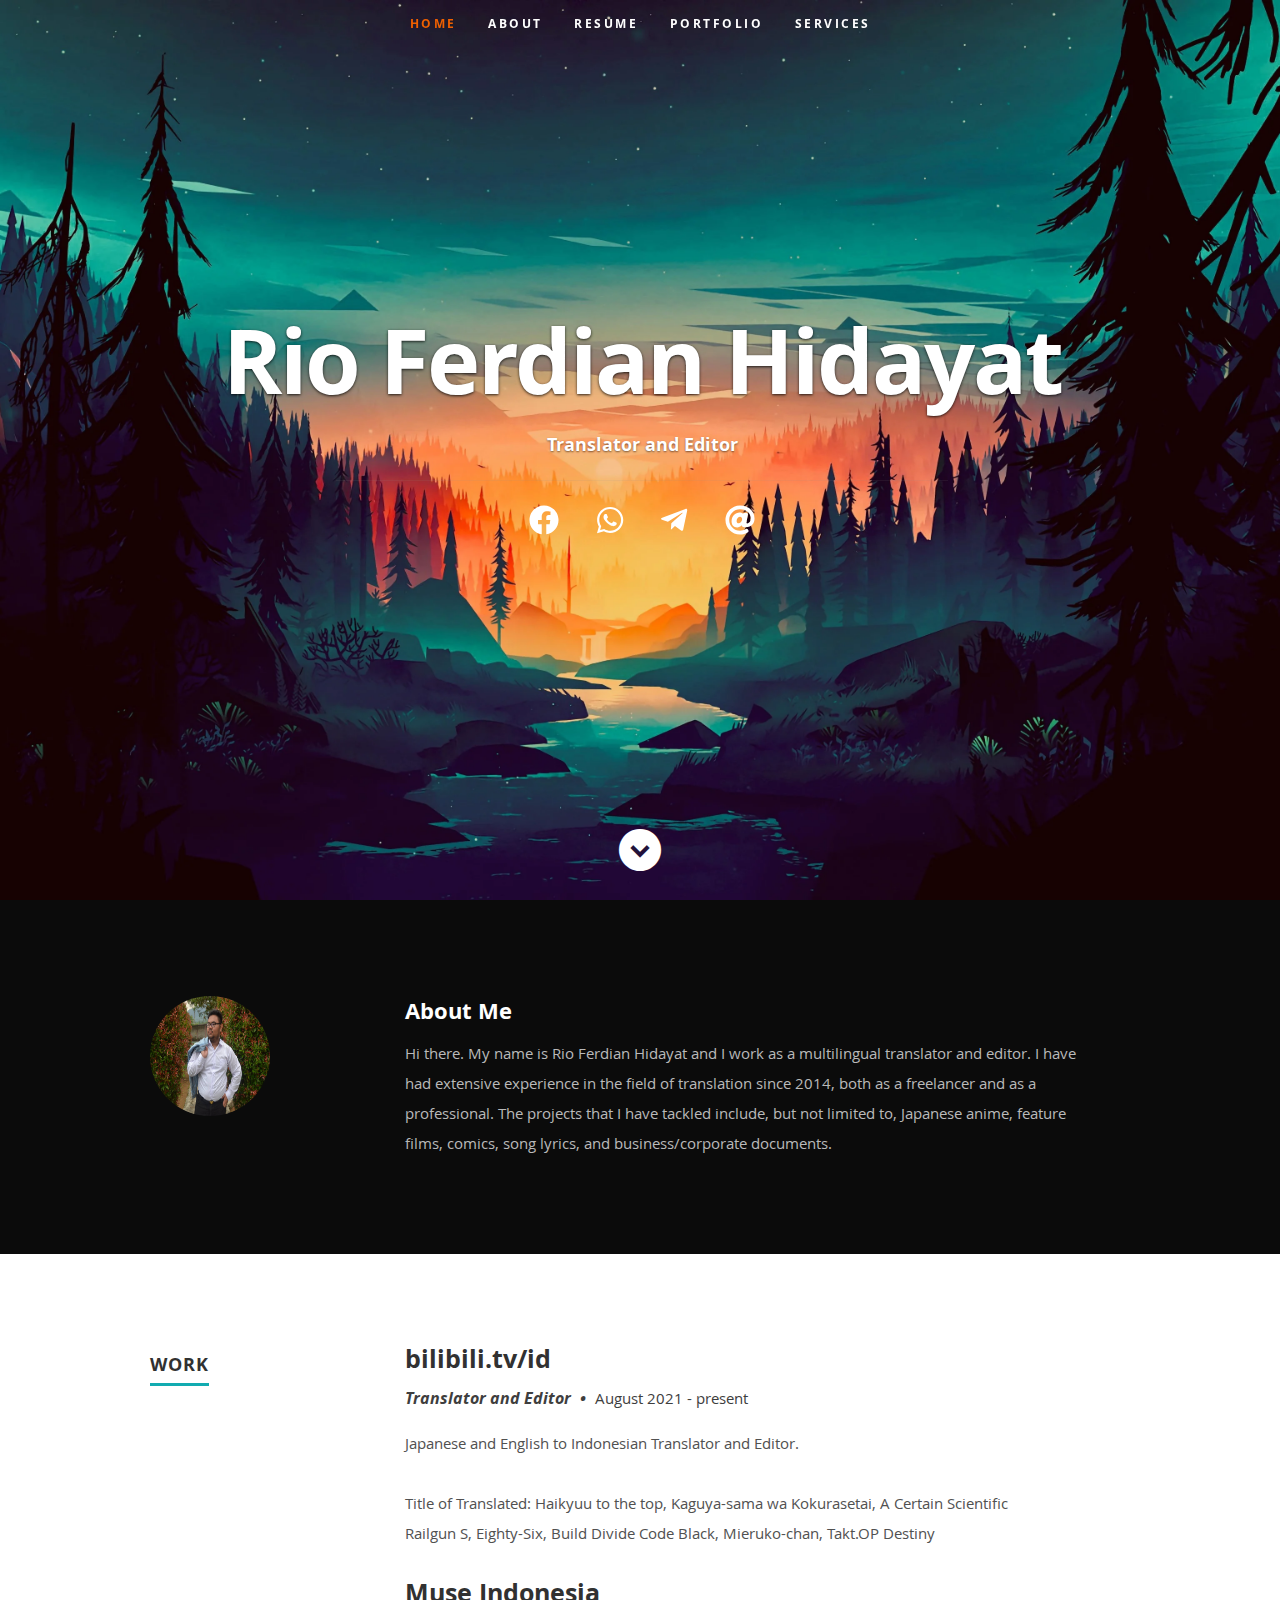
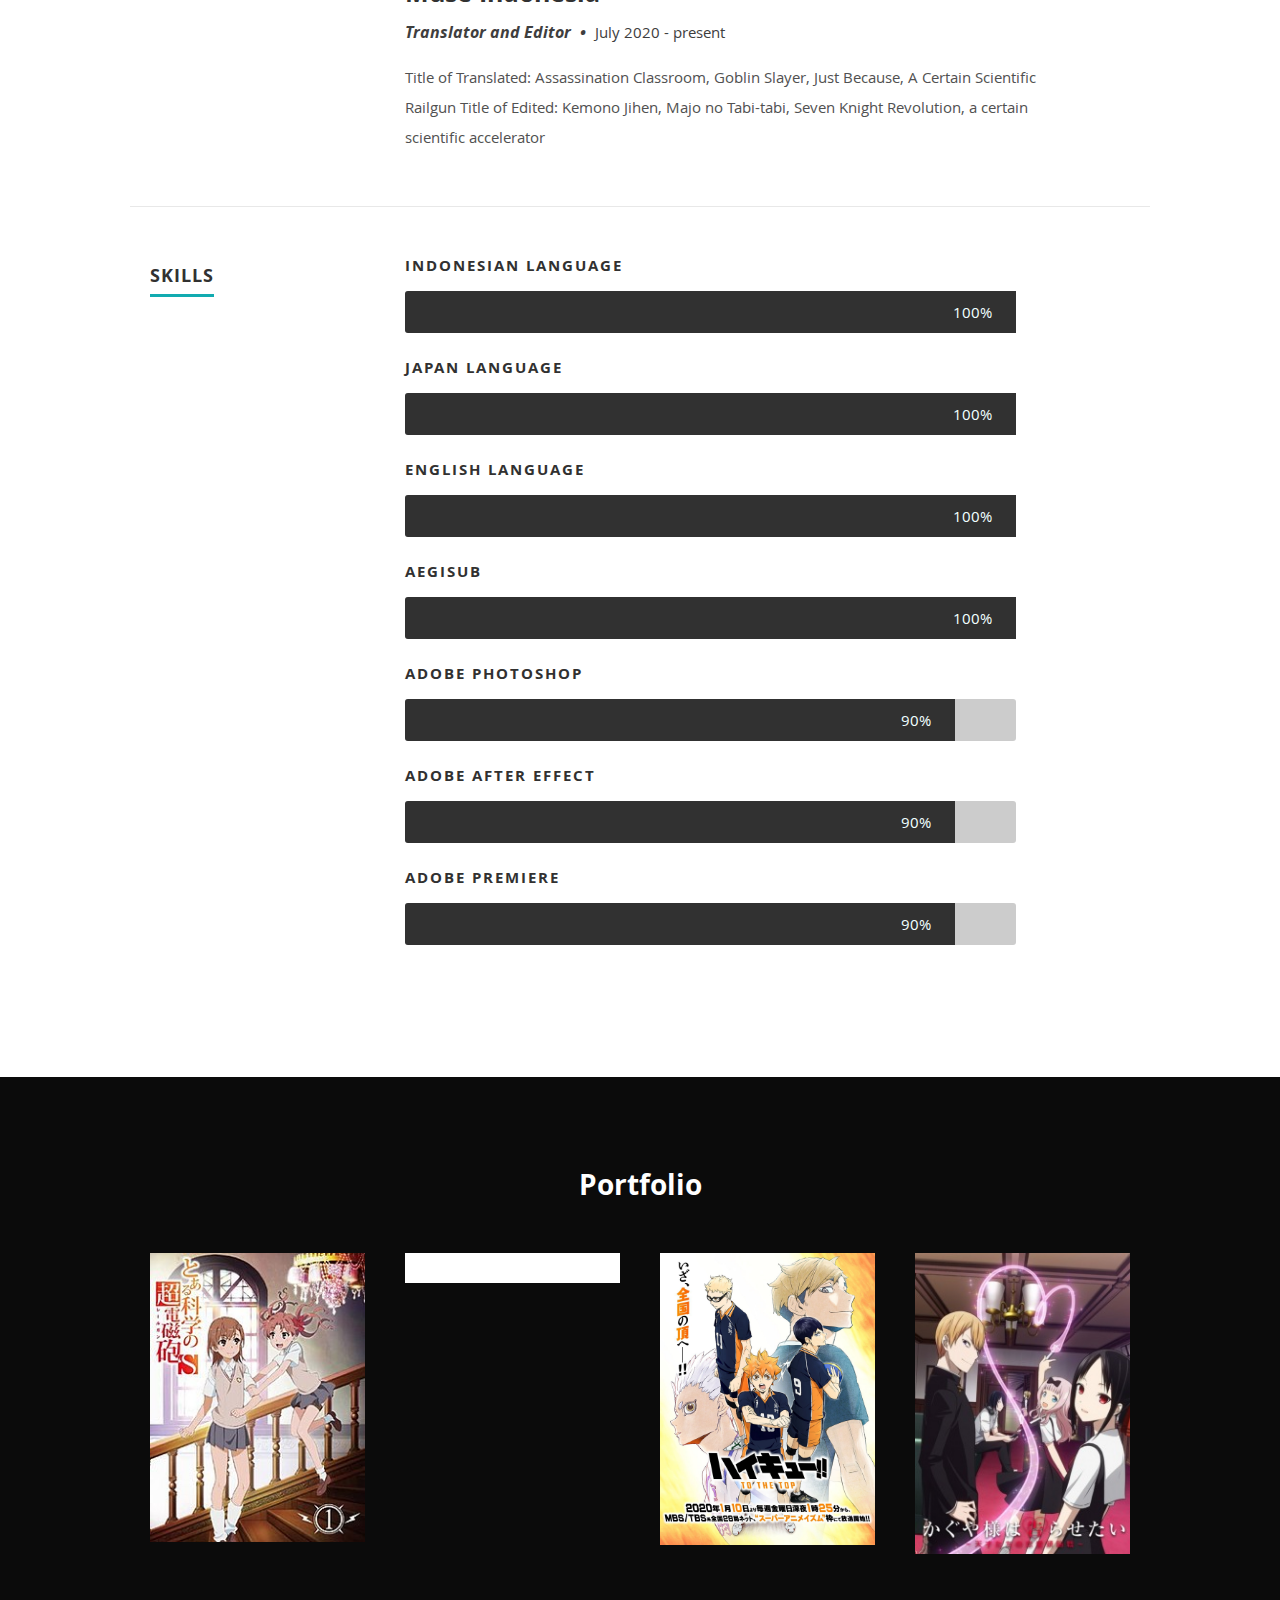
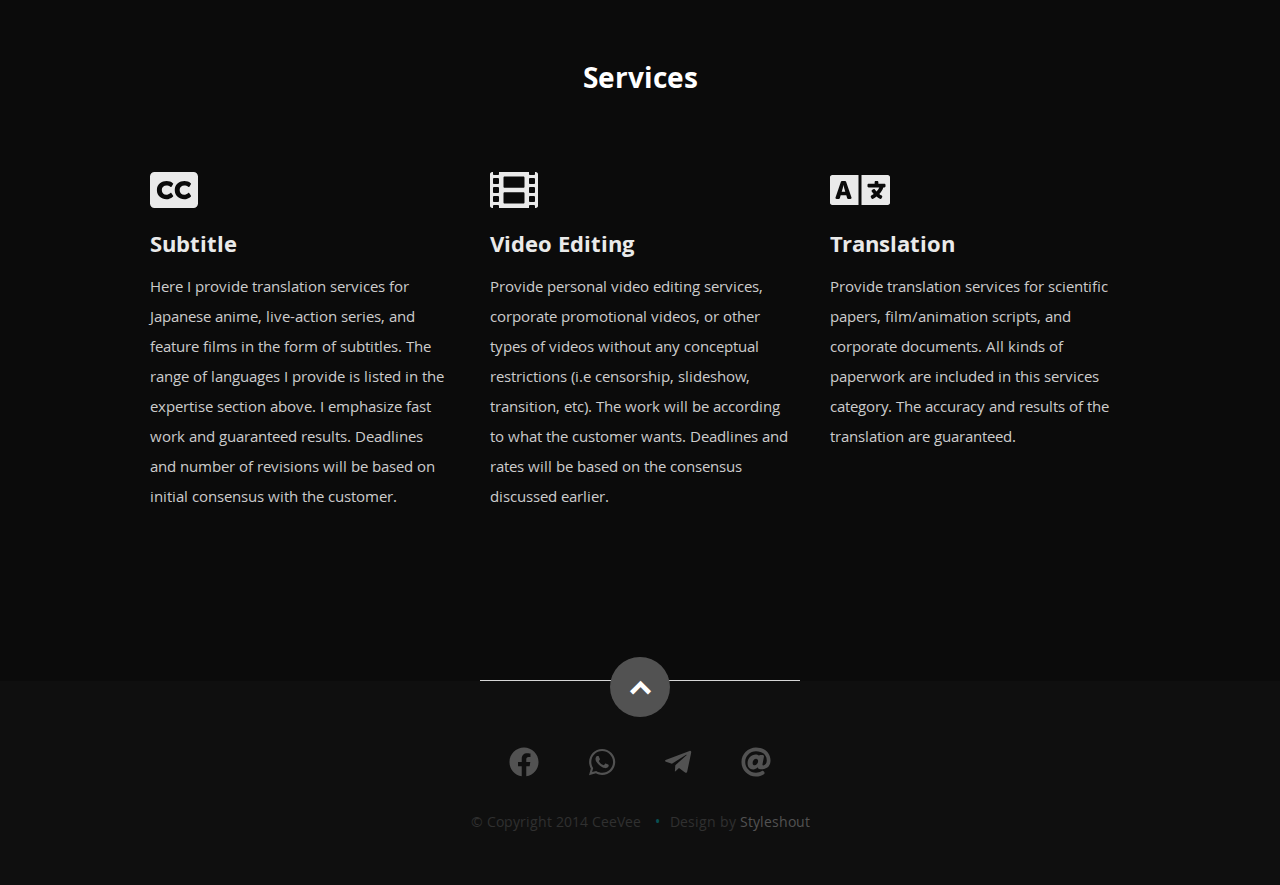
==== commit e2167c3c: "update CV3" ====
--- a/index.html
+++ b/index.html
@@ -241,7 +241,7 @@
                   <div class="item-wrap">
 
                      <a href="#modal-01" title="">
-                        <img alt="" src="https://pic.bstarstatic.com/ogv/f2151a4ee93c62672728d9db28a8e0b7ea9a0ff6.jpg@348w_468h_1e_1c">
+                        <img alt="" src="/images/railgun-s.jpg">
                         <div class="overlay">
                            <div class="portfolio-item-meta">
           					      <h5>A Certain Scientific Railgun S</h5>
@@ -275,7 +275,7 @@
                   <div class="item-wrap">
 
                      <a href="#modal-03" title="">
-                        <img alt="" src="https://pic.bstarstatic.com/ogv/1f9443e30679e355af22d7da4b0272b2c053597e.jpg@348w_468h_1e_1c">
+                        <img alt="" src="/images/haikyuu-4.jpg">
                         <div class="overlay">
                            <div class="portfolio-item-meta">
           					      <h5>Haikyuu!! S4 Part2</h5>
@@ -292,7 +292,7 @@
                   <div class="item-wrap">
 
                      <a href="#modal-04" title="">
-                        <img alt="" src="https://pic.bstarstatic.com/ogv/534f44ee16a8105b5a71d58bdd1f6a70b98a9603.jpg@348w_468h_1e_1c">
+                        <img alt="" src="/images/kaguya.jpg">
                         <div class="overlay">
                            <div class="portfolio-item-meta">
           					      <h5>Kaguya-sama: Love Is War</h5>
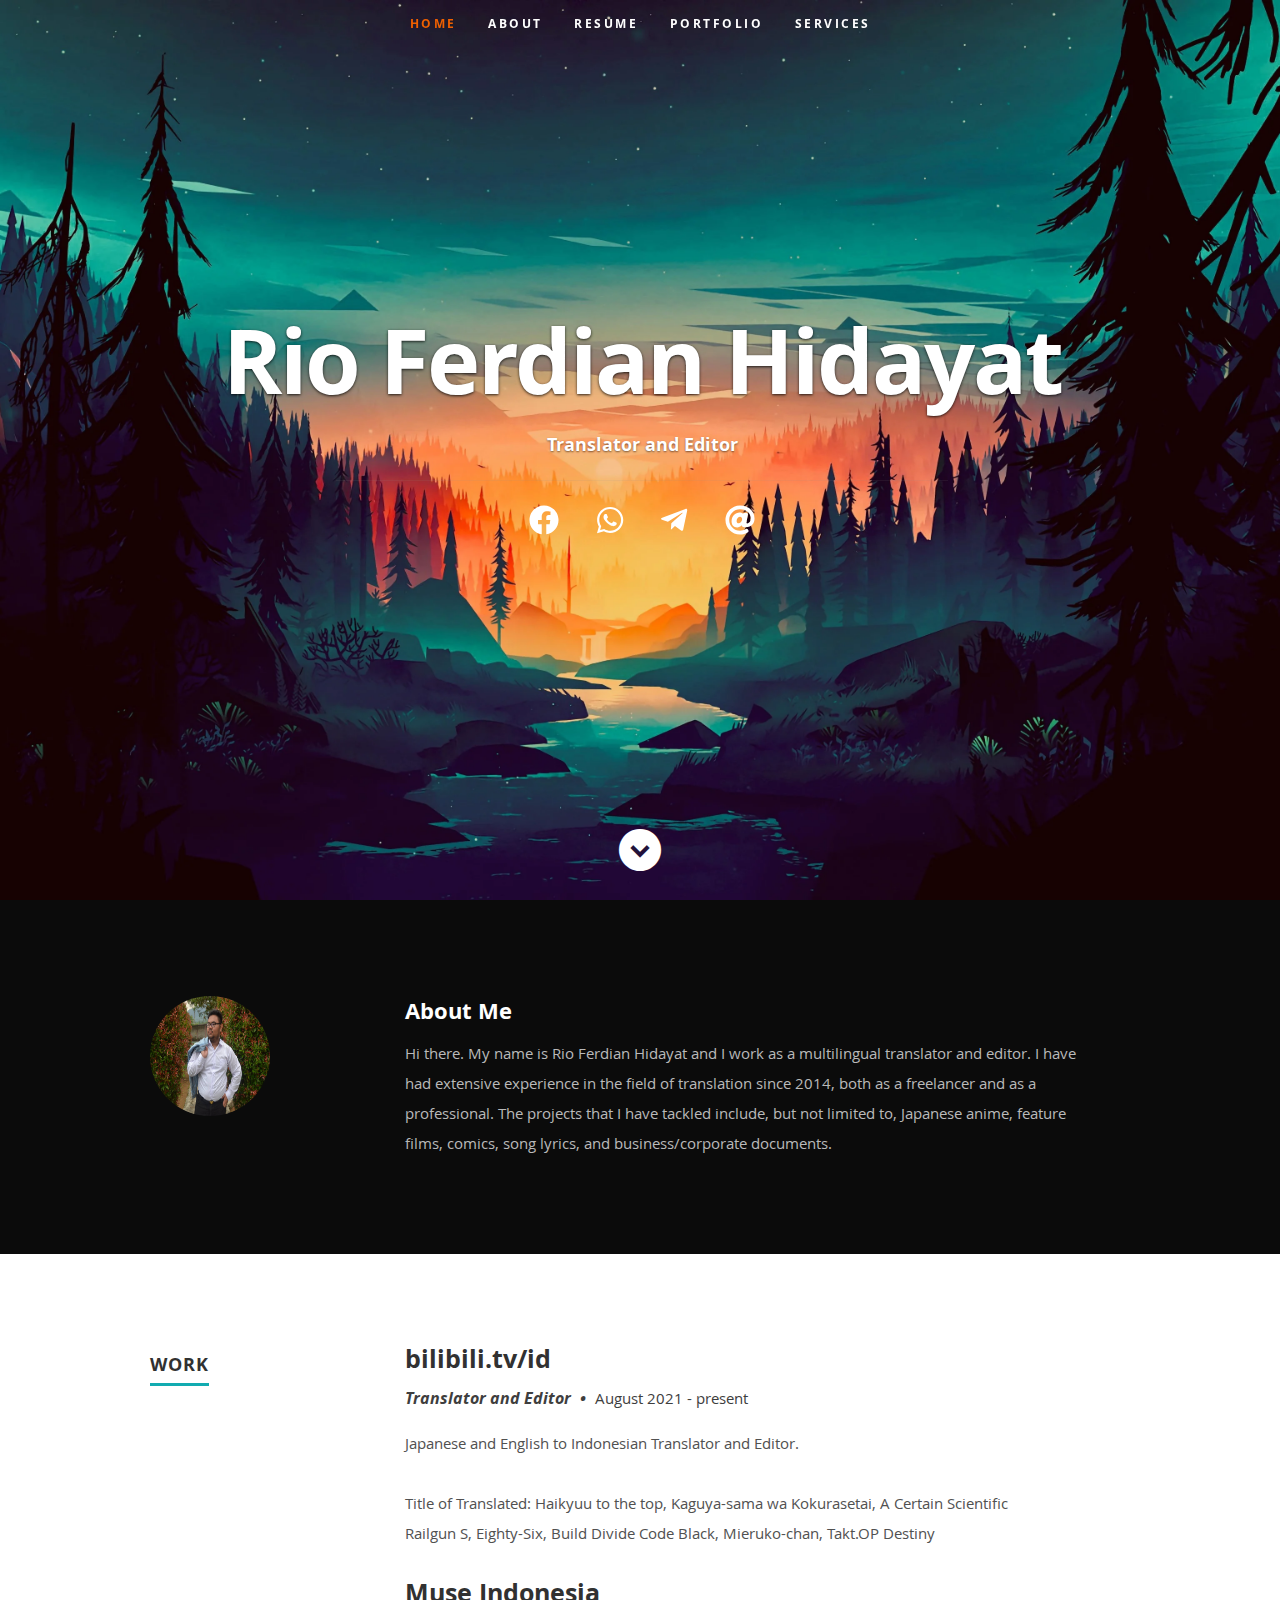
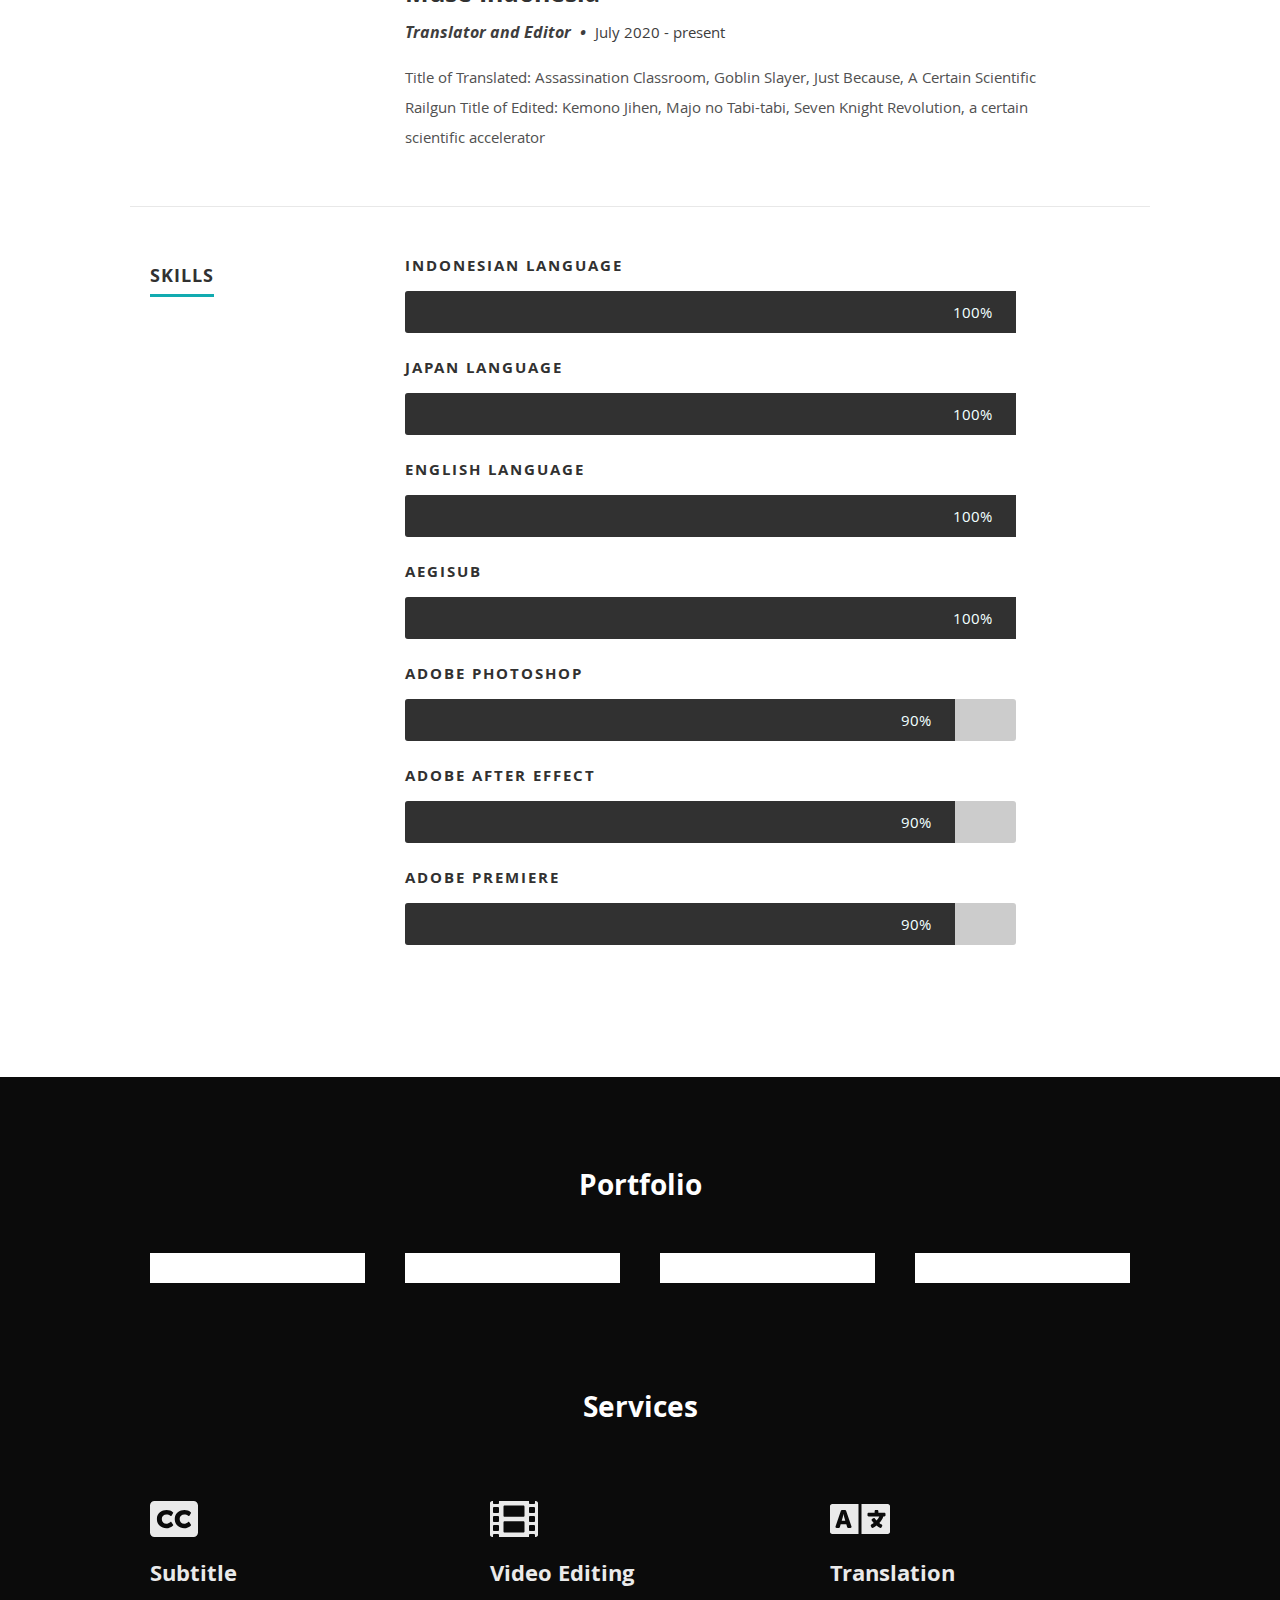
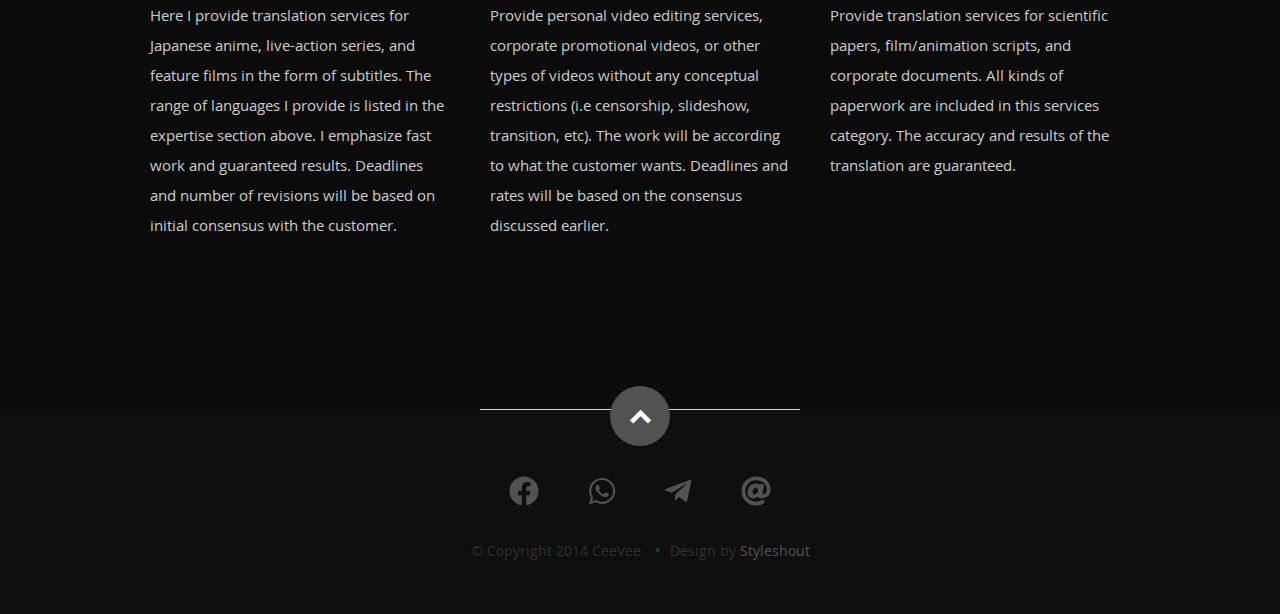
==== commit 0f77bcc6: "update CV7" ====
--- a/index.html
+++ b/index.html
@@ -241,7 +241,7 @@
                   <div class="item-wrap">
 
                      <a href="#modal-01" title="">
-                        <img alt="" src="/images/railgun-s.jpg">
+                        <img alt="" src="https://i.ytimg.com/vi/wcR5NRi4IMs/hqdefault.jpg?sqp=-oaymwEbCKgBEF5IVfKriqkDDggBFQAAiEIYAXABwAEG&rs=AOn4CLAJW_LGdy8m8onhRKKGvZged9mRDA">
                         <div class="overlay">
                            <div class="portfolio-item-meta">
           					      <h5>A Certain Scientific Railgun S</h5>
@@ -275,7 +275,7 @@
                   <div class="item-wrap">
 
                      <a href="#modal-03" title="">
-                        <img alt="" src="/images/haikyuu-4.jpg">
+                        <img alt="" src="https://i.ytimg.com/vi/dbRNg60UGCw/hqdefault.jpg?sqp=-oaymwEbCKgBEF5IVfKriqkDDggBFQAAiEIYAXABwAEG&rs=AOn4CLBVgqIWlpvIOGjrB9idmah6hru7Ew">
                         <div class="overlay">
                            <div class="portfolio-item-meta">
           					      <h5>Haikyuu!! S4 Part2</h5>
@@ -292,7 +292,7 @@
                   <div class="item-wrap">
 
                      <a href="#modal-04" title="">
-                        <img alt="" src="/images/kaguya.jpg">
+                        <img alt="" src="https://i.ytimg.com/vi/_NkxM_uLUpw/hqdefault.jpg?sqp=-oaymwEbCKgBEF5IVfKriqkDDggBFQAAiEIYAXABwAEG&rs=AOn4CLCEzAoFXwXPkWJ1-pHLUxJzsmnSLw">
                         <div class="overlay">
                            <div class="portfolio-item-meta">
           					      <h5>Kaguya-sama: Love Is War</h5>
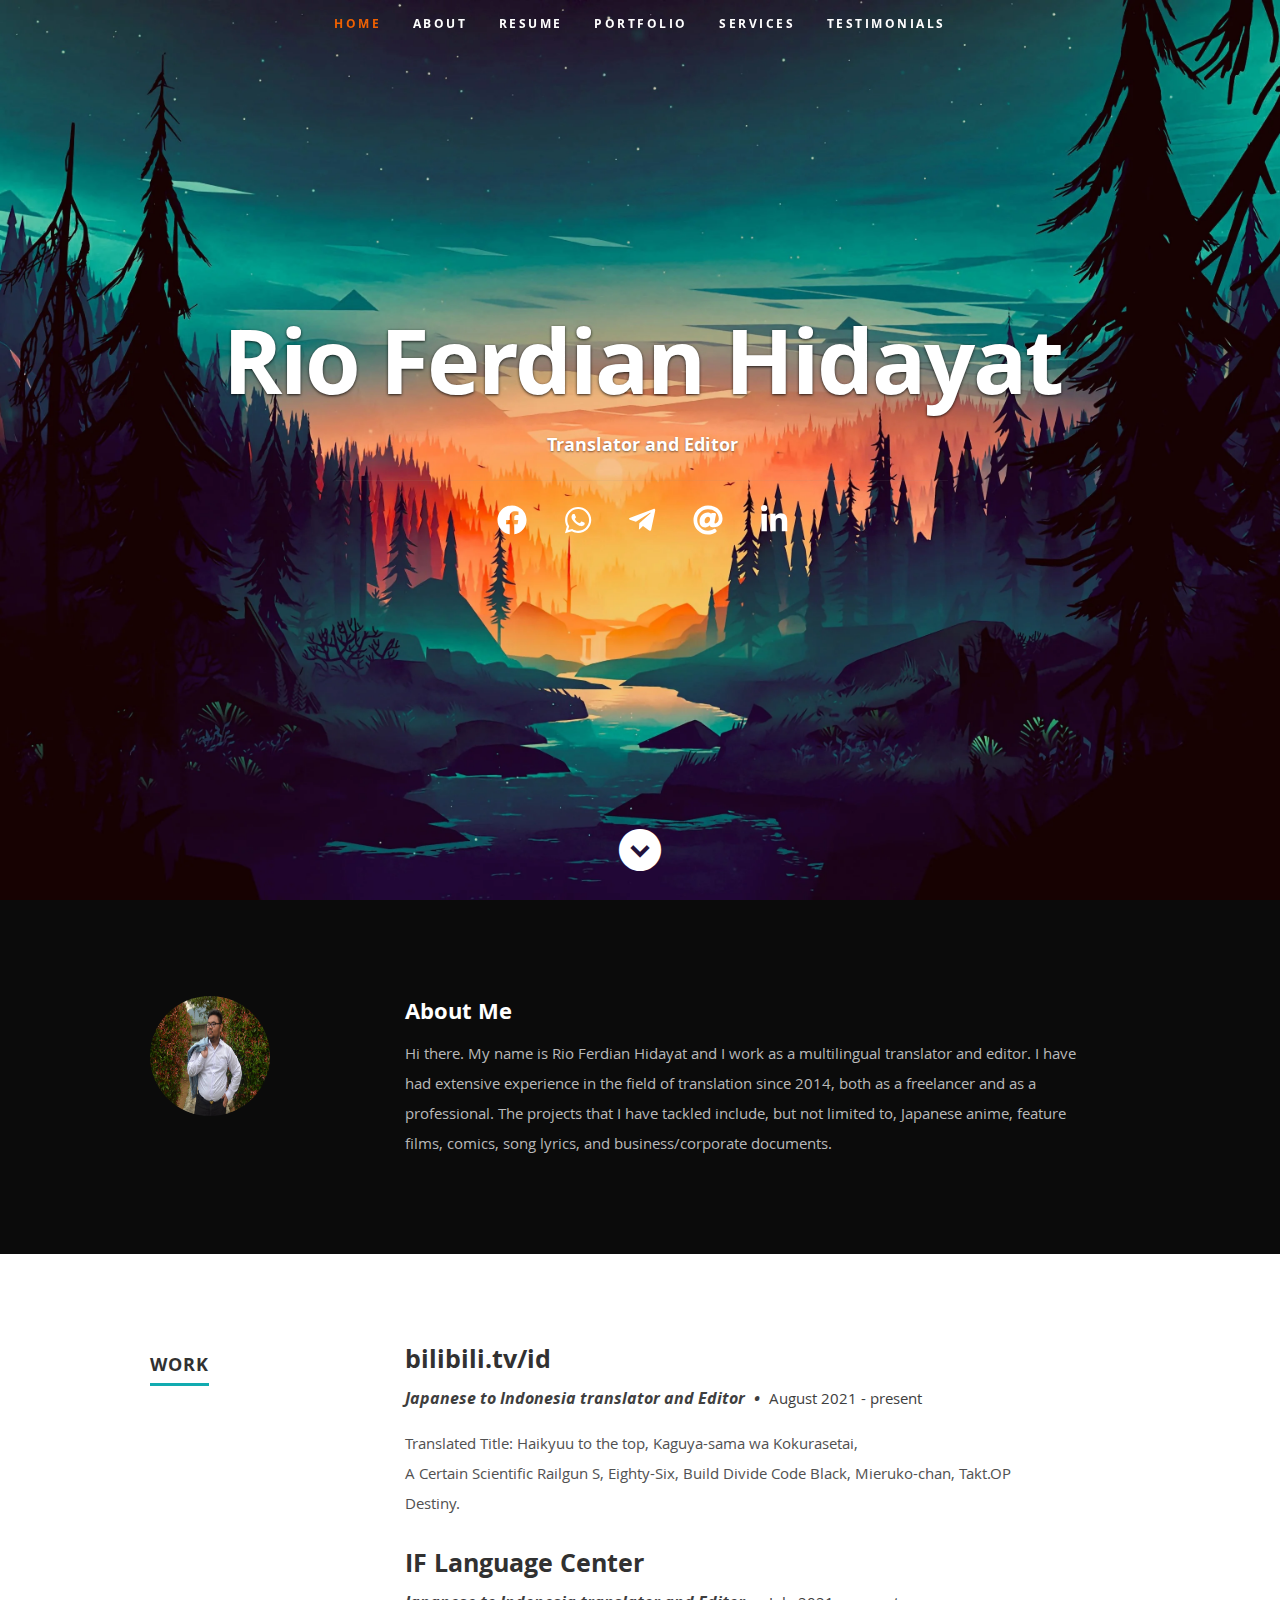
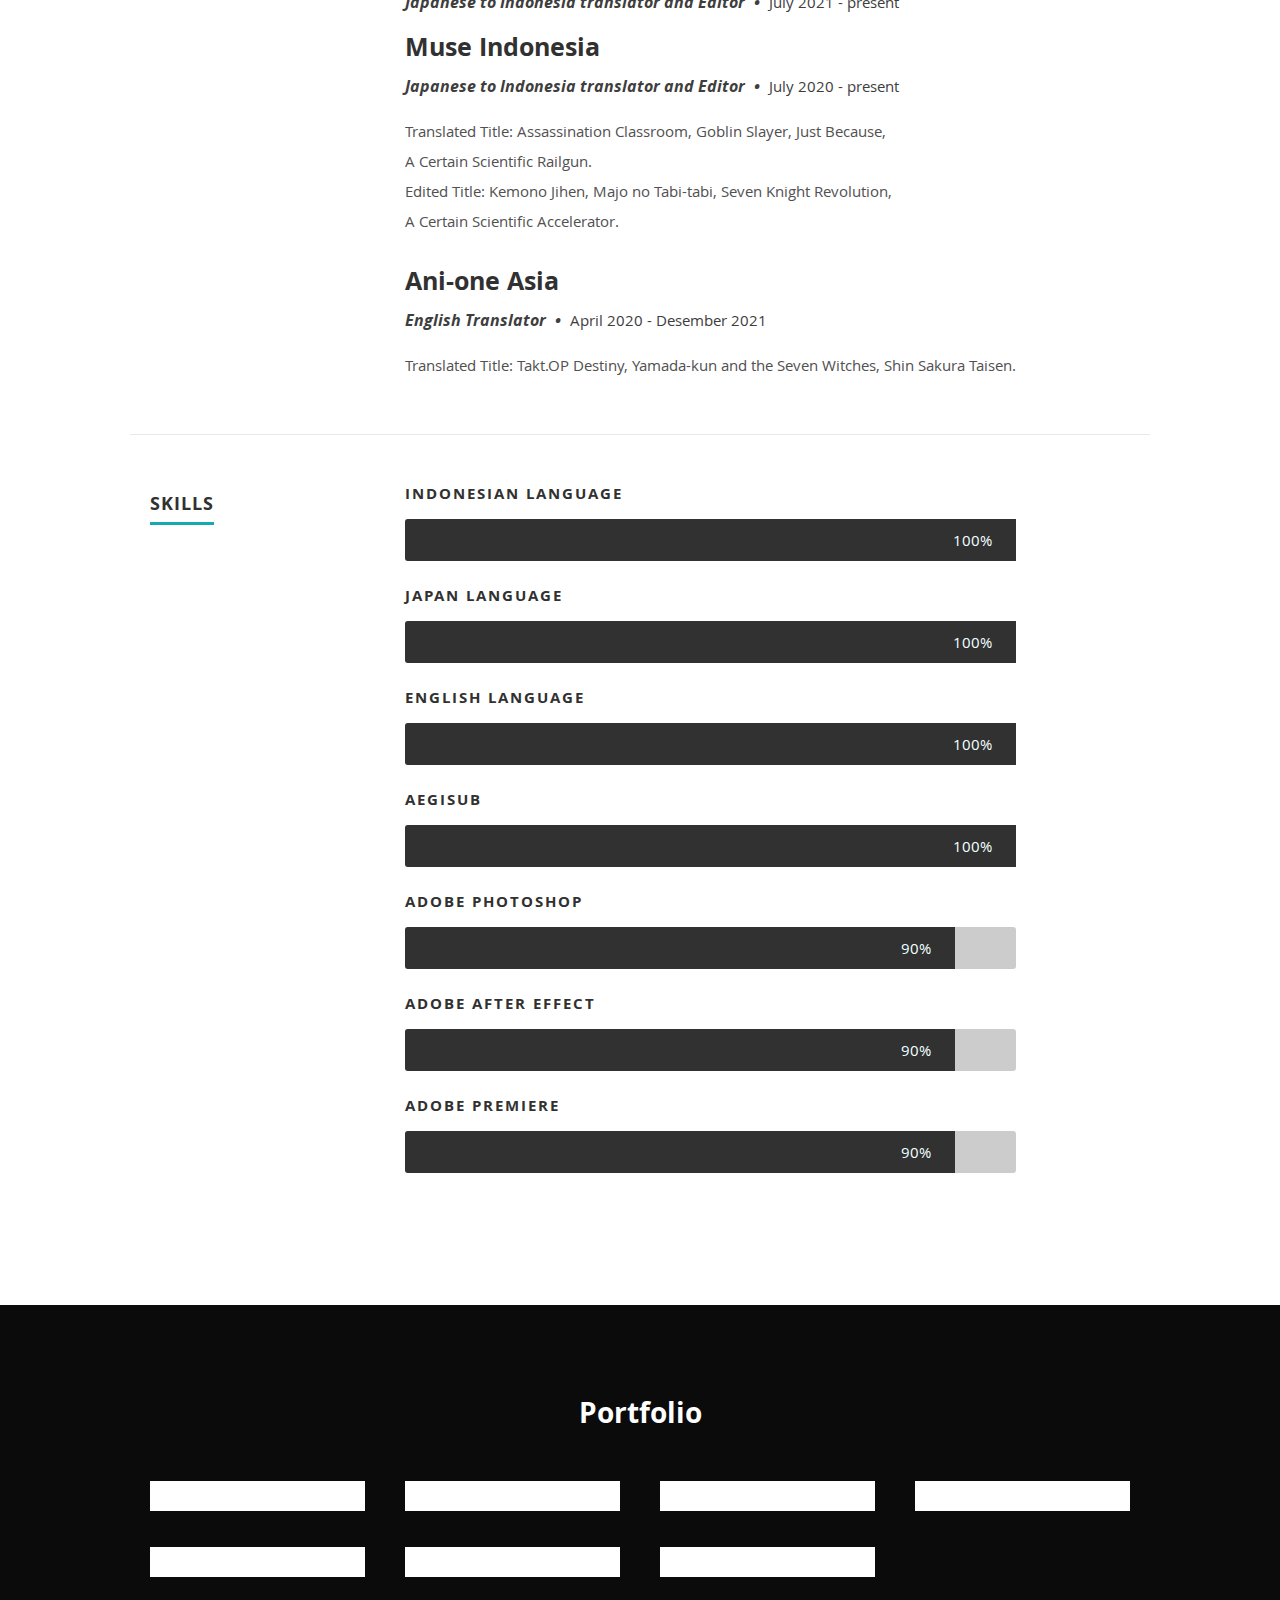
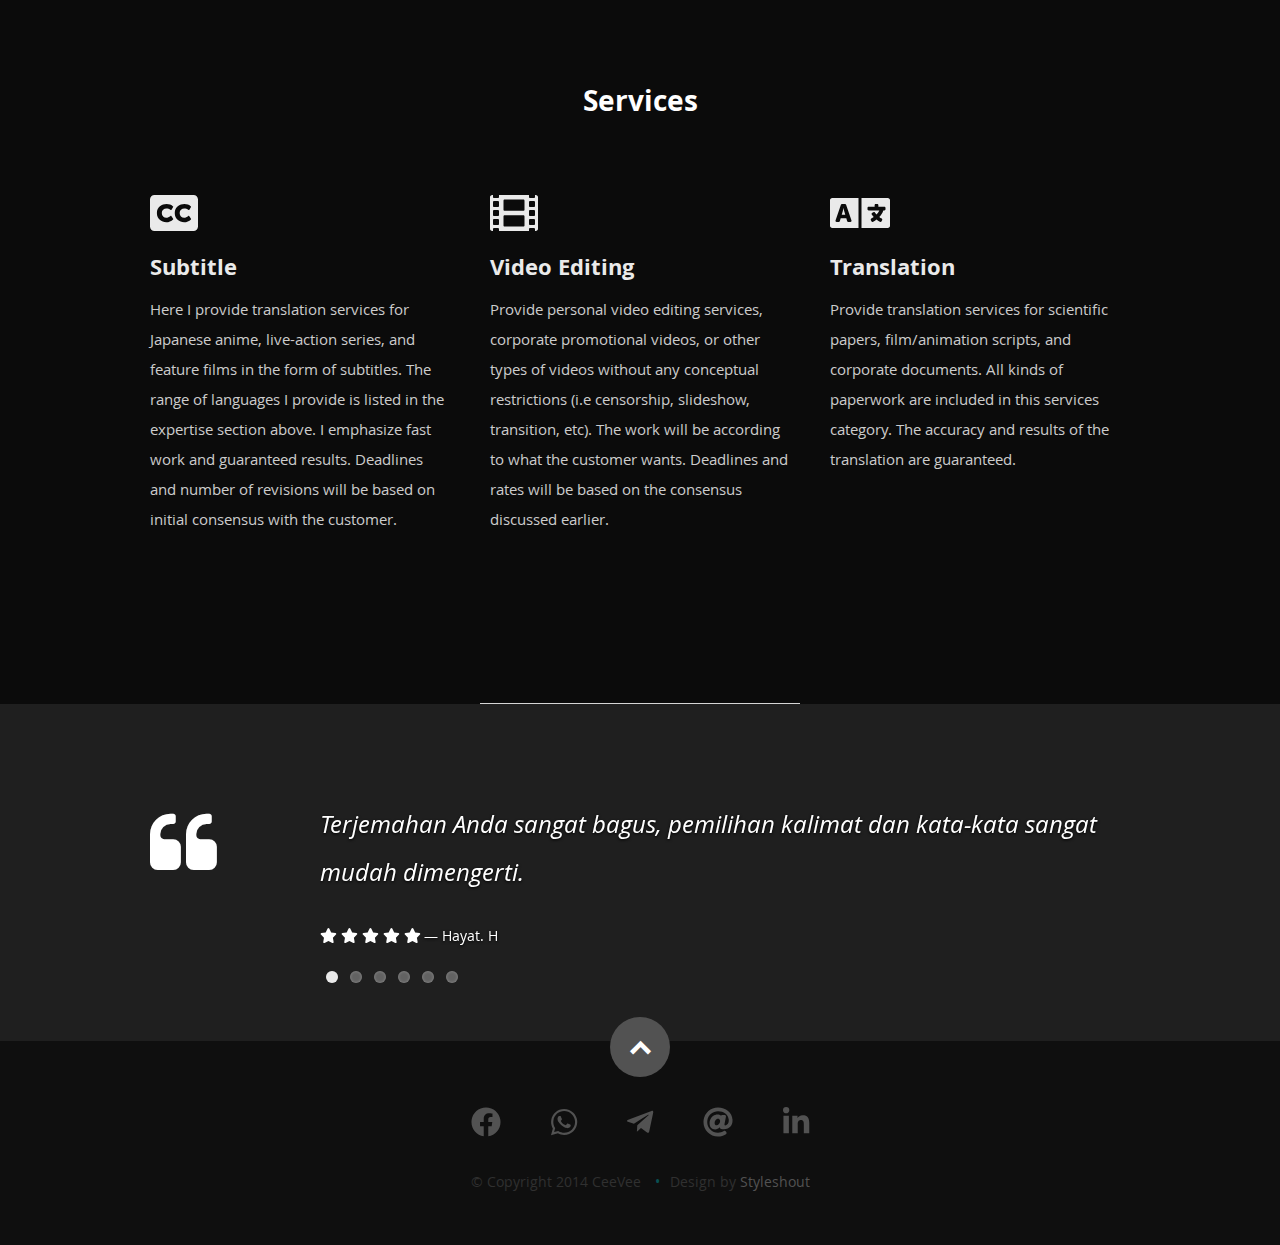
==== commit e0904315: "update1" ====
--- a/index.html
+++ b/index.html
@@ -53,6 +53,7 @@
 	         <li><a class="smoothscroll" href="#resume">Resume</a></li>
             <li><a class="smoothscroll" href="#portfolio">Portfolio</a></li>
             <li><a class="smoothscroll" href="#services">Services</a></li>
+            <li><a class="smoothscroll" href="#testimonials">Testimonials</a></li>
          </ul> <!-- end #nav -->
 
       </nav> <!-- end #nav-wrap -->
@@ -68,6 +69,7 @@
                <li><a href="https://wa.me/6281316734554"><i class="fab fa-whatsapp"></i></a></li>
                <li><a href="https://t.me/KuroTenshi3"><i class="fab fa-telegram-plane"></i></a></li>
                <li><a href="mailto:sanrolsana@gmail.com"><i class="fas fa-at"></i></a></li>
+               <li><a href="https://www.linkedin.com/in/rio-ferdian-hidayat-651646201/"><i class="fab fa-linkedin-in"></i></a></li>
                <!-- <li><a href="#"><i class="fa fa-instagram"></i></a></li>
                <li><a href="#"><i class="fa fa-dribbble"></i></a></li>
                <li><a href="#"><i class="fa fa-skype"></i></a></li> -->
@@ -139,13 +141,10 @@
                <div class="twelve columns">
 
                   <h3>bilibili.tv/id</h3>
-                  <p class="info">Translator and Editor <span>&bull;</span> <em class="date">August 2021 - present</em></p>
-
+                  <p class="info">Japanese to Indonesia translator and Editor <span>&bull;</span> <em class="date">August 2021 - present</em></p>
                   <p>
-                  Japanese and English to Indonesian Translator and Editor.
-                  </p>
-                  <p>
-                     Title of Translated: Haikyuu to the top, Kaguya-sama wa Kokurasetai, A Certain Scientific Railgun S, Eighty-Six, Build Divide Code Black, Mieruko-chan, Takt.OP Destiny
+                     Translated Title: Haikyuu to the top, Kaguya-sama wa Kokurasetai,<br>
+                     A Certain Scientific Railgun S, Eighty-Six, Build Divide Code Black, Mieruko-chan, Takt.OP Destiny.
                   </p>
                </div>
 
@@ -155,19 +154,43 @@
             <div class="row item">
 
                <div class="twelve columns">
+      
+                  <h3>IF Language Center</h3>
+                     <p class="info">Japanese to Indonesia translator and Editor <span>&bull;</span> <em class="date">July 2021 - present</em></p>
+      
+                     </div>
+      
+                  </div> <!-- item end -->
+            
+            
+            <div class="row item">
+
+               <div class="twelve columns">
 
                   <h3>Muse Indonesia</h3>
-                  <p class="info">Translator and Editor <span>&bull;</span> <em class="date">July 2020 - present</em></p>
+                  <p class="info">Japanese to Indonesia translator and Editor <span>&bull;</span> <em class="date">July 2020 - present</em></p>
 
                   <p>
-                     Title of Translated: Assassination Classroom, Goblin Slayer, Just Because, A Certain Scientific Railgun
-                     Title of Edited: Kemono Jihen, Majo no Tabi-tabi, Seven Knight Revolution, a certain scientific accelerator
+                     Translated Title: Assassination Classroom, Goblin Slayer, Just Because,<br>
+                     A Certain Scientific Railgun.<br>
+                     Edited Title: Kemono Jihen, Majo no Tabi-tabi, Seven Knight Revolution,<br>
+                     A Certain Scientific Accelerator.
                   </p>
 
                </div>
 
             </div> <!-- item end -->
-
+      
+            <div class="row item">
+
+               <div class="twelve columns">
+      
+                  <h3>Ani-one Asia</h3>
+                     <p class="info">English Translator <span>&bull;</span> <em class="date">April 2020 - Desember 2021</em></p>
+                     <p>Translated Title: Takt.OP Destiny, Yamada-kun and the Seven Witches, Shin Sakura Taisen.</p>
+                     </div>
+      
+                  </div> <!-- item end -->
          </div> <!-- main-col end -->
 
       </div> <!-- End Work -->
@@ -241,10 +264,10 @@
                   <div class="item-wrap">
 
                      <a href="#modal-01" title="">
-                        <img alt="" src="https://i.ytimg.com/vi/wcR5NRi4IMs/hqdefault.jpg?sqp=-oaymwEbCKgBEF5IVfKriqkDDggBFQAAiEIYAXABwAEG&rs=AOn4CLAJW_LGdy8m8onhRKKGvZged9mRDA">
+                        <img alt="" src="https://img.youtube.com/vi/wcR5NRi4IMs/hqdefault.jpg?">
                         <div class="overlay">
                            <div class="portfolio-item-meta">
-          					      <h5>A Certain Scientific Railgun S</h5>
+          					      <h5>A Certain Scientific Railgun S [Takarir Indonesia]</h5>
                               <p>Tarakir</p>
           					   </div>
                         </div>
@@ -258,10 +281,10 @@
                   <div class="item-wrap">
 
                      <a href="#modal-02" title="">
-                        <img alt="" src="https://i.ytimg.com/vi/bu634LsPyt8/hqdefault.jpg?sqp=-oaymwEXCNACELwBSFryq4qpAwkIARUAAIhCGAE=&rs=AOn4CLDY1kQPSY38fIeuGqzQm45G2BNf5A">
+                        <img alt="" src="https://img.youtube.com/vi/bu634LsPyt8/hqdefault.jpg?">
                         <div class="overlay">
                            <div class="portfolio-item-meta">
-          					      <h5>Kemono Jihen - Episode 01 [Takarir Indonesia]</h5>
+          					      <h5>Kemono Jihen [Takarir Indonesia]</h5>
                               <p>Tarakir</p>
           					   </div>
                         </div>
@@ -275,10 +298,10 @@
                   <div class="item-wrap">
 
                      <a href="#modal-03" title="">
-                        <img alt="" src="https://i.ytimg.com/vi/dbRNg60UGCw/hqdefault.jpg?sqp=-oaymwEbCKgBEF5IVfKriqkDDggBFQAAiEIYAXABwAEG&rs=AOn4CLBVgqIWlpvIOGjrB9idmah6hru7Ew">
+                        <img alt="" src="https://img.youtube.com/vi/dbRNg60UGCw/hqdefault.jpg?">
                         <div class="overlay">
                            <div class="portfolio-item-meta">
-          					      <h5>Haikyuu!! S4 Part2</h5>
+          					      <h5>Haikyuu to The Top Part 2 [Takarir Indonesia]</h5>
                               <p>Tarakir</p>
           					   </div>
                         </div>
@@ -292,10 +315,10 @@
                   <div class="item-wrap">
 
                      <a href="#modal-04" title="">
-                        <img alt="" src="https://i.ytimg.com/vi/_NkxM_uLUpw/hqdefault.jpg?sqp=-oaymwEbCKgBEF5IVfKriqkDDggBFQAAiEIYAXABwAEG&rs=AOn4CLCEzAoFXwXPkWJ1-pHLUxJzsmnSLw">
+                        <img alt="" src="https://img.youtube.com/vi/_NkxM_uLUpw/hqdefault.jpg?">
                         <div class="overlay">
                            <div class="portfolio-item-meta">
-          					      <h5>Kaguya-sama: Love Is War</h5>
+          					      <h5>Kaguya-sama Love Is War S2 [Takarir Indonesia]</h5>
                               <p>Tarakir</p>
           					   </div>
                         </div>
@@ -305,9 +328,57 @@
                   </div>
           		</div> <!-- item end -->
 
-          	  
-
-          	  
+          	   <div class="columns portfolio-item">
+                  <div class="item-wrap">
+
+                     <a href="#modal-05" title="">
+                        <img alt="" src="https://img.youtube.com/vi/nyhFh2QMRp4/hqdefault.jpg?">
+                        <div class="overlay">
+                           <div class="portfolio-item-meta">
+          					      <h5>[MV] CHiCO with HoneyWorks meets Nakagawa Shouko - Mister Darling</h5>
+                              <p>Tarakir</p>
+          					   </div>
+                        </div>
+                        <div class="link-icon"><i class="icon-eye"></i></div>
+                     </a>
+
+                  </div>
+          		</div> <!-- item end -->
+
+          	   <div class="columns portfolio-item">
+                  <div class="item-wrap">
+
+                     <a href="#modal-06" title="">
+                        <img alt="" src="https://img.youtube.com/vi/HGSUNO-QcQs/hqdefault.jpg?">
+                        <div class="overlay">
+                           <div class="portfolio-item-meta">
+          					      <h5>[MV] CHiCO with HoneyWorks - meets Sky Peace Gimme Gimme Call</h5>
+                              <p>Tarakir</p>
+          					   </div>
+                        </div>
+                        <div class="link-icon"><i class="icon-eye"></i></div>
+                     </a>
+
+                  </div>
+          		</div> <!-- item end -->
+
+          	   <div class="columns portfolio-item">
+                  <div class="item-wrap">
+
+                     <a href="#modal-07" title="">
+                        <img alt="" src="https://img.youtube.com/vi/A5W0ZSNm_GE/hqdefault.jpg?">
+                        <div class="overlay">
+                           <div class="portfolio-item-meta">
+          					      <h5>[MV] HoneyWorks feat. LIPxLIP Yume Fanfare</h5>
+                              <p>Tarakir</p>
+          					   </div>
+                        </div>
+                        <div class="link-icon"><i class="icon-eye"></i></div>
+                     </a>
+
+                  </div>
+          		</div> <!-- item end -->
+
             </div> <!-- portfolio-wrapper end -->
 
          </div> <!-- twelve columns end -->
@@ -325,7 +396,7 @@
 
 		      <div class="description-box">
 			      <h4>A Certain Scientific Railgun S</h4>
-			      <p>Toaru Kagaku no Railgun S melanjutkan kisah Railgun mati-matian menghentikan eksperimen tak manusiawi yang dia percaya semua itu disebabkan oleh dirinya sendiri.</p>
+			      <p>Official subtitles on bilibili.tv/id by: Rio Ferdian Hidayat (Japanese to Indonesian translator team)</p>
                <span class="categories"><i class="fa fa-tag"></i> Terjemahan, Tarakir</span>
 		      </div>
 
@@ -340,13 +411,14 @@
 
 		      <!-- <img class="scale-with-grid" src="images/portfolio/modals/m-coffee.jpg" alt="" /> -->
             <div class="videoWrapper">
-               <iframe width="560" height="315" src="https://www.youtube.com/watch?v=bu634LsPyt8&list=PLPanbgyToztZ6g5VT12h_VoI39XsSc60W&index=1" frameborder="0" allow="accelerometer; autoplay; clipboard-write; encrypted-media; gyroscope; picture-in-picture" allowfullscreen></iframe>
+               <iframe width="560" height="315" src="https://www.youtube.com/embed/bu634LsPyt8" frameborder="0" allow="accelerometer; autoplay; clipboard-write; encrypted-media; gyroscope; picture-in-picture" allowfullscreen></iframe>
             </div>
 
 		      <div class="description-box">
 			      <h4>Kemono Jihen [Takarir Indonesia]</h4>
-			      <p> <a href="https://www.youtube.com/watch?v=bu634LsPyt8&list=PLPanbgyToztZ6g5VT12h_VoI39XsSc60W&index=1">klik bila tidak muncul video</a><br>
-                  Bermunculan banyak bangkai binatang yang membusuk hanya dalam satu malam di desa pegunungan terpencil. Inugami, seorang detektif dari Tokyo yang berspesialis mengurus takhayul pun datang untuk menginvestigasi. Saat ia bekerja dalam kasus itu, muncul anak laki-laki misterius yang bekerja di ladang tiap hari, bukannya pergi bersekolah.</p>
+			      <p>Official translated by: Rasyid Yudhanto (Muse Indonesia Team)<br>
+                  Official Edited by: Rio Ferdian Hidayat (Muse Indonesia Team)
+               </p>
                <span class="categories"><i class="fa fa-tag"></i> Terjemahan, Tarakir</span>
 		      </div>
 
@@ -365,8 +437,8 @@
             </div>
 
 		      <div class="description-box">
-			      <h4>Haikyuu!! S4 Part2</h4>
-			      <p>Bagian kedua dari Haikyuu S4</p>
+			      <h4>Haikyuu To The Top Part 2 [Takarir Indonesia]</h4>
+			      <p>Official subtitles on bilibili.tv/id by: Rio Ferdian Hidayat (Japanese to Indonesian translator team)</p>
                <span class="categories"><i class="fa fa-tag"></i> Terjemahan, Tarakir</span>
 		      </div>
 
@@ -385,8 +457,8 @@
             </div>
 
 		      <div class="description-box">
-			      <h4>Kaguya-sama: Love Is War 2</h4>
-			      <p>Musim Ke-2 dari Kaguya-sama: Love Is War</p>
+			      <h4>Kaguya-sama Love Is War S2</h4>
+			      <p>Official subtitles on bilibili.tv/id by: Rio Ferdian Hidayat (Japanese to Indonesian translator team)</p>
                <span class="categories"><i class="fa fa-tag"></i> Terjemahan, Tarakir</span>
 		      </div>
 
@@ -396,6 +468,66 @@
             </div>
 
 	      </div><!-- modal-04 End -->
+
+         <div id="modal-05" class="popup-modal mfp-hide">
+
+		      <!-- <img class="scale-with-grid" src="images/portfolio/modals/m-coffee.jpg" alt="" /> -->
+            <div class="videoWrapper">
+               <iframe width="560" height="315" src="https://www.youtube.com/embed/nyhFh2QMRp4" frameborder="0" allow="accelerometer; autoplay; clipboard-write; encrypted-media; gyroscope; picture-in-picture" allowfullscreen></iframe>
+            </div>
+
+		      <div class="description-box">
+			      <h4>[MV] CHiCO with HoneyWorks meets Nakagawa Shouko - Mister Darling</h4>
+			      <p>Fan Translate by: Rio Ferdian</p>
+               <span class="categories"><i class="fa fa-tag"></i> Terjemahan, Tarakir</span>
+		      </div>
+
+            <div class="link-box">
+               <!-- <a href="http://www.behance.net" target="_blank">Details</a> -->
+		         <a class="popup-modal-dismiss">Close</a>
+            </div>
+
+	      </div><!-- modal-05 End -->
+
+         <div id="modal-06" class="popup-modal mfp-hide">
+
+		      <!-- <img class="scale-with-grid" src="images/portfolio/modals/m-coffee.jpg" alt="" /> -->
+            <div class="videoWrapper">
+               <iframe width="560" height="315" src="https://www.youtube.com/embed/HGSUNO-QcQs" frameborder="0" allow="accelerometer; autoplay; clipboard-write; encrypted-media; gyroscope; picture-in-picture" allowfullscreen></iframe>
+            </div>
+
+		      <div class="description-box">
+			      <h4>[MV] CHiCO with HoneyWorks - meets Sky Peace Gimme Gimme Call</h4>
+			      <p>Fan translate by: Rio Ferdian</p>
+               <span class="categories"><i class="fa fa-tag"></i> Terjemahan, Tarakir</span>
+		      </div>
+
+            <div class="link-box">
+               <!-- <a href="http://www.behance.net" target="_blank">Details</a> -->
+		         <a class="popup-modal-dismiss">Close</a>
+            </div>
+
+	      </div><!-- modal-06 End -->
+
+         <div id="modal-07" class="popup-modal mfp-hide">
+
+		      <!-- <img class="scale-with-grid" src="images/portfolio/modals/m-coffee.jpg" alt="" /> -->
+            <div class="videoWrapper">
+               <iframe width="560" height="315" src="https://www.youtube.com/embed/A5W0ZSNm_GE" frameborder="0" allow="accelerometer; autoplay; clipboard-write; encrypted-media; gyroscope; picture-in-picture" allowfullscreen></iframe>
+            </div>
+
+		      <div class="description-box">
+			      <h4>[MV] HoneyWorks feat. LIPxLIP Yume Fanfare</h4>
+			      <p>Fan translate by: Rio Ferdian</p>
+               <span class="categories"><i class="fa fa-tag"></i> Terjemahan, Tarakir</span>
+		      </div>
+
+            <div class="link-box">
+               <!-- <a href="http://www.behance.net" target="_blank">Details</a> -->
+		         <a class="popup-modal-dismiss">Close</a>
+            </div>
+
+	      </div><!-- modal-07 End -->
 
 
 
@@ -470,6 +602,120 @@
 
     </section>
 
+ <!-- Testimonials Section
+   ================================================== -->
+   <section id="testimonials">
+
+      <div class="text-container">
+
+         <div class="row">
+
+            <div class="two columns header-col">
+
+               <h1><span>Viewers Testimonials</span></h1>
+
+            </div>
+
+            <div class="ten columns flex-container">
+
+               <div class="flexslider">
+
+                  <ul class="slides">
+
+                     <li>
+                        <blockquote>
+                           <p>Terjemahan Anda sangat bagus, pemilihan kalimat dan kata-kata sangat mudah dimengerti.
+                           </p>
+                           <span class="fa fa-star checked"></span>
+                           <span class="fa fa-star checked"></span>
+                           <span class="fa fa-star checked"></span>
+                           <span class="fa fa-star checked"></span>
+                           <span class="fa fa-star checked"></span>
+                           <cite>
+                              Hayat. H
+                           </cite>
+                        </blockquote>
+                     </li> <!-- slide ends -->
+
+                     <li>
+                        <blockquote>
+                           <p>Hasil translasi bagus dan penggunaan tata bahasa yang sesuai
+                              dan mudah di mengerti sehingga penonton jadi paham dan mengerti jalan cerita.
+                           </p>
+                           <span class="fa fa-star checked"></span>
+                           <span class="fa fa-star checked"></span>
+                           <span class="fa fa-star checked"></span>
+                           <span class="fa fa-star checked"></span>
+                           <span class="fa fa-star checked"></span>
+                           <cite>Olivia A.</cite>
+                        </blockquote>
+                     </li> <!-- slide ends -->
+
+                     <li>
+                        <blockquote>
+                           <p>Struktur bahasa sudah bagus dan mudah dimengerti.
+                           </p>
+                           <span class="fa fa-star checked"></span>
+                           <span class="fa fa-star checked"></span>
+                           <span class="fa fa-star checked"></span>
+                           <span class="fa fa-star checked"></span>
+                           <span class="fa fa-star checked"></span>
+                           <cite>Fadel</cite>
+                        </blockquote>
+                     </li> <!-- slide ends -->
+
+                     <li>
+                        <blockquote>
+                           <p>Terjemahannya bagus, menerjemahkan keseluruhan kata tidak perkata,
+                              dan juga menggunakan bahasa yang pantas dan tepat untuk digunakan pada situasinya
+                              sehingga pendengar tidak merasah risih membaca terjemahannya saat di terjemahkan ke bahasa sendiri.
+                           </p>
+                           <span class="fa fa-star checked"></span>
+                           <span class="fa fa-star checked"></span>
+                           <span class="fa fa-star checked"></span>
+                           <span class="fa fa-star checked"></span>
+                           <span class="fa fa-star checked"></span>
+                           <cite>Salman Alfarezy</cite>
+                        </blockquote>
+                     </li> <!-- slide ends -->
+
+                     <li>
+                        <blockquote>
+                           <p>Mantab.
+                           </p>
+                           <span class="fa fa-star checked"></span>
+                           <span class="fa fa-star checked"></span>
+                           <span class="fa fa-star checked"></span>
+                           <span class="fa fa-star checked"></span>
+                           <span class="fa fa-star checked"></span>
+                           <cite>Mahdi</cite>
+                        </blockquote>
+                     </li> <!-- slide ends -->
+
+                     <li>
+                        <blockquote>
+                           <p>Cukup menarik.
+                           </p>
+                           <span class="fa fa-star checked"></span>
+                           <span class="fa fa-star checked"></span>
+                           <span class="fa fa-star checked"></span>
+                           <span class="fa fa-star checked"></span>
+                           <span class="fa fa-star checked"></span>
+                           <cite>Harry Wijaya</cite>
+                        </blockquote>
+                     </li> <!-- slide ends -->
+
+                  </ul>
+
+               </div> <!-- div.flexslider ends -->
+
+            </div> <!-- div.flex-container ends -->
+
+         </div> <!-- row ends -->
+
+       </div>  <!-- text-container ends -->
+
+   </section> <!-- Testimonials Section End-->
 
    
 
@@ -491,10 +737,11 @@
          <div class="twelve columns">
 
             <ul class="social-links">
-               <li><a href="http://facebook.com/dafgant.inf"><i class="fab fa-facebook"></i></a></li>
-               <li><a href="https://wa.me/6285155011673"><i class="fab fa-whatsapp"></i></a></li>
-               <li><a href="https://t.me/daffainf"><i class="fab fa-telegram-plane"></i></a></li>
-               <li><a href="mailto:daffa.irsyad.nf@gmail.com"><i class="fas fa-at"></i></a></li>
+               <li><a href="https://www.facebook.com/RioFerdia/"><i class="fab fa-facebook"></i></a></li>
+               <li><a href="https://wa.me/6281316734554"><i class="fab fa-whatsapp"></i></a></li>
+               <li><a href="https://t.me/KuroTenshi3"><i class="fab fa-telegram-plane"></i></a></li>
+               <li><a href="mailto:sanrolsana@gmail.com"><i class="fas fa-at"></i></a></li>
+               <li><a href="https://www.linkedin.com/in/rio-ferdian-hidayat-651646201/"><i class="fab fa-linkedin-in"></i></a></li>
                <!-- <li><a href="#"><i class="fa fa-linkedin"></i></a></li>
                <li><a href="#"><i class="fa fa-instagram"></i></a></li>
                <li><a href="#"><i class="fa fa-dribbble"></i></a></li>
